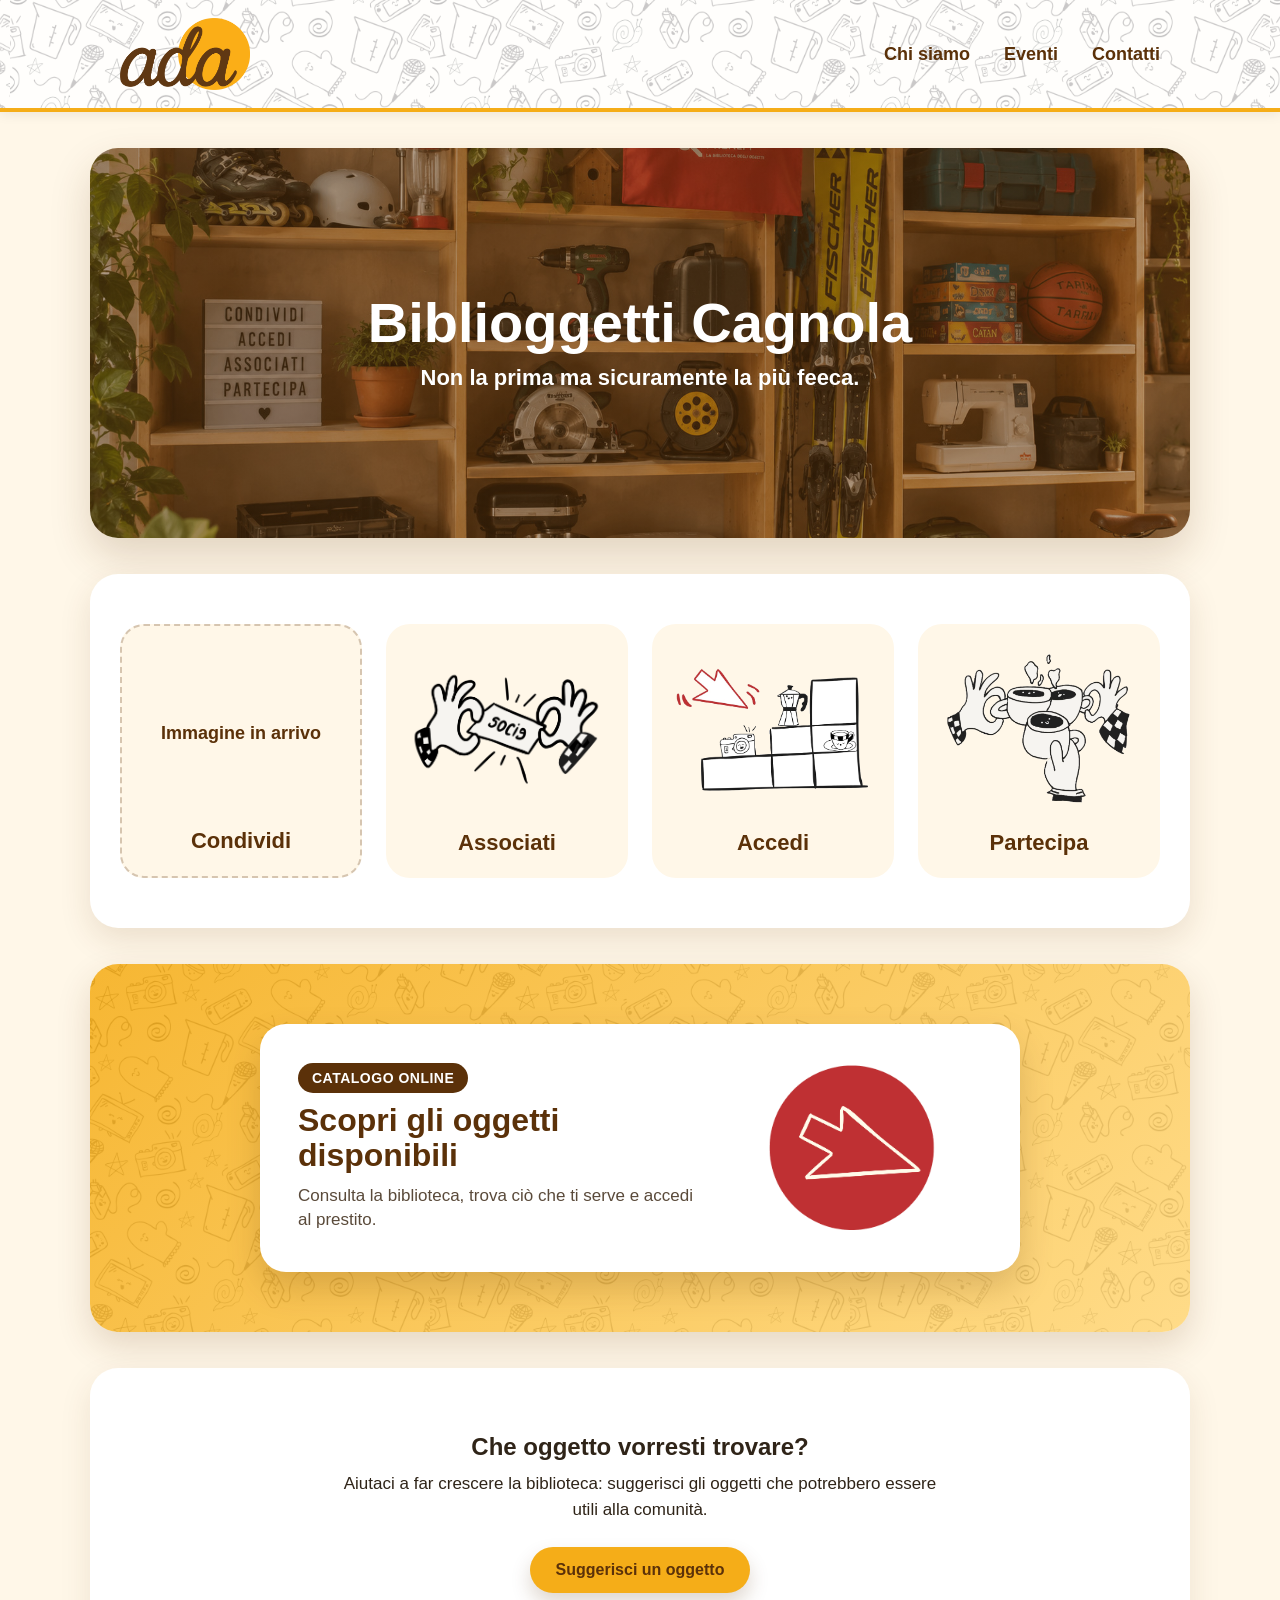
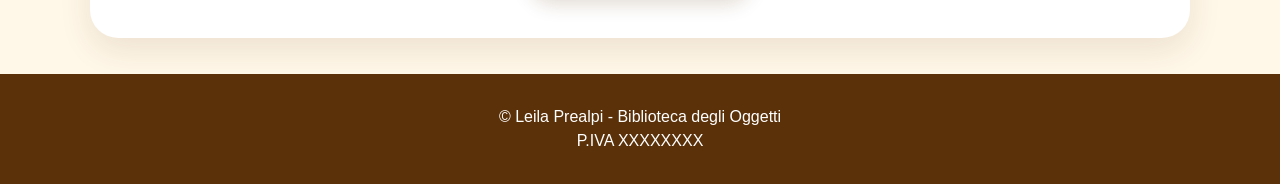
==== index.html @ 5726e5cd "Add files via upload" ====
<!DOCTYPE html>
<html lang="it">
<head>
  <meta charset="UTF-8">
  <title>Leila Prealpi - Biblioteca degli Oggetti</title>
  <link rel="preconnect" href="https://fonts.googleapis.com">
  <link rel="preconnect" href="https://fonts.gstatic.com" crossorigin>
  <link href="https://fonts.googleapis.com/css2?family=Nunito:wght@600;700;800;900&display=swap" rel="stylesheet">
  
  <link rel="stylesheet" href="style.css">
</head>

<body>

<!-- HEADER -->
<header>
  <div class="header-container">
    <div class="logo">
      <a href="index.html">
        <img src="logo.png" alt="Logo ADA">
      </a>
    </div>

<nav>
  <ul class="menu">

    <li class="menu-item">
      <a href="#">Chi siamo</a>
      <ul class="dropdown">
        <li><a href="manifesto.html">Manifesto</a></li>
      </ul>
    </li>

    <li class="menu-item">
      <a href="#">Eventi</a>
      <ul class="dropdown">
        <li><a href="calendario.html">Calendario</a></li>
        <li><a href="storia.html">Storia</a></li>
      </ul>
    </li>

    <li class="menu-item">
      <a href="#">Contatti</a>
      <ul class="dropdown">
        <li><a href="dove-ci-trovi.html">Dove ci trovi</a></li>
        <li><a href="contatti.html">Contatti</a></li>
      </ul>
    </li>

  </ul>
</nav>
  </div>
</header>

<!-- HERO -->
<section class="hero">
  <div class="hero-text">
    <h1>Biblioggetti Cagnola</h1>
    <p>Non la prima ma sicuramente la più feeca.</p>
  </div>
</section>

<!-- 4 BLOCCHI -->
<section class="features" aria-label="Azioni principali">

  <div class="feature feature-placeholder" tabindex="0">
    <div class="feature-inner">
      <div class="feature-face feature-front">
        <span>Immagine in arrivo</span>
        <p>Condividi</p>
      </div>

      <div class="feature-face feature-back">
        <h3>Condividi</h3>
        <p>
          Metti in comune oggetti, tempo o competenze: ciò che usi poco può
          diventare utile a qualcun altro.
        </p>
      </div>
    </div>
  </div>

  <div class="feature" tabindex="0">
    <div class="feature-inner">
      <div class="feature-face feature-front">
        <img src="2 associati_M.PNG" alt="Illustrazione Associati">
        <p>Associati</p>
      </div>

      <div class="feature-face feature-back">
        <h3>Associati</h3>
        <p>
          Entra nella comunità che sostiene il progetto e aiutaci a far crescere
          la Biblioteca degli Oggetti.
        </p>
      </div>
    </div>
  </div>

  <div class="feature" tabindex="0">
    <div class="feature-inner">
      <div class="feature-face feature-front">
        <img src="bottone_catalogo.png" alt="Illustrazione Accedi">
        <p>Accedi</p>
      </div>

      <div class="feature-face feature-back">
        <h3>Accedi</h3>
        <p>
          Consulta il catalogo, scopri gli oggetti disponibili e scegli quello
          che ti serve.
        </p>
      </div>
    </div>
  </div>

  <div class="feature" tabindex="0">
    <div class="feature-inner">
      <div class="feature-face feature-front">
        <img src="partecipaM.PNG" alt="Illustrazione Partecipa">
        <p>Partecipa</p>
      </div>

      <div class="feature-face feature-back">
        <h3>Partecipa</h3>
        <p>
          Prendi parte alle attività, proponi idee e contribuisci a costruire
          uno spazio condiviso nel quartiere.
        </p>
      </div>
    </div>
  </div>

</section>

<!-- BLOCCO CATALOGO -->
<section class="catalogo">
  <a href="#" class="catalog-card">
    <div class="catalog-text">
      <span>Catalogo online</span>
      <h2>Scopri gli oggetti disponibili</h2>
      <p>Consulta la biblioteca, trova ciò che ti serve e accedi al prestito.</p>
    </div>

<div class="catalog-illustration">
    <img src="puntatore-freccia.PNG" alt="Vai al catalogo">
</div>
  </a>
</section>

<!-- BLOCCO EXTRA -->
<section class="extra wishlist">
  <h2>Che oggetto vorresti trovare?</h2>

  <p>
    Aiutaci a far crescere la biblioteca: suggerisci gli oggetti che potrebbero essere utili alla comunità.
  </p>

  <a class="wishlist-button" href="LINK_GOOGLE_FORM" target="_blank">
    Suggerisci un oggetto
  </a>
</section>

<!-- FOOTER -->
<footer>
  <p>© Leila Prealpi - Biblioteca degli Oggetti</p>
  <p>P.IVA XXXXXXXX</p>
</footer>

</body>
</html>
---- style.css ----
/* =========================
   BASE
========================= */

:root {
  --giallo-ada: #f5ad18;
  --giallo-chiaro: #ffd77a;

  --marrone-ada: #5b3109;

  --crema: #fff7e8;
  --crema-scuro: #f3e2c2;

  --testo: #2f2418;
  --bianco: #ffffff;

  --ombra-soft: 0 12px 32px rgba(91, 49, 9, 0.12);

  --radius-big: 28px;
}

* {
  box-sizing: border-box;
}

body {
  margin: 0;
  font-family: Arial, Helvetica, sans-serif;
  background-color: var(--crema);
  color: var(--testo);
}

/* =========================
   HEADER
========================= */

header {

  background-image:
    linear-gradient(
      rgba(255, 255, 255, 0.72),
      rgba(255, 255, 255, 0.72)
    ),
    url("pattern_sfondo.png");

  background-size: 420px auto;

  background-repeat: repeat;

  background-position: center;

  border-bottom: 4px solid var(--giallo-ada);

  box-shadow: 0 2px 12px rgba(0, 0, 0, 0.08);
}

.header-container {
  max-width: 1100px;
  margin: 0 auto;
  padding: 18px 30px;

  display: flex;
  align-items: center;
  justify-content: space-between;
}

.logo img {
  height: 72px;
  display: block;
}

/* =========================
   NAV / DROPDOWN
========================= */

nav ul {
  margin: 0;
  padding: 0;
  list-style: none;
}

.menu {
  display: flex;
  gap: 34px;
  align-items: center;
}

.menu-item {
  position: relative;
}

.menu-item > a {
  color: var(--marrone-ada);
  font-size: 18px;
  font-weight: 700;
  text-decoration: none;
  padding: 12px 0;
  display: inline-block;
  position: relative;
}

.menu-item > a::after {
  content: "";
  position: absolute;
  left: 0;
  bottom: 4px;

  width: 0;
  height: 3px;
  background-color: var(--giallo-ada);
  border-radius: 999px;
  transition: width 0.25s ease;
}

.menu-item:hover > a::after {
  width: 100%;
}

/* DROPDOWN */
.dropdown {
  position: absolute;
  top: 100%;
  right: 0;
  min-width: 230px;

  background-color: var(--bianco);
  border-radius: 18px;
  padding: 10px;

  box-shadow: 0 18px 35px rgba(91, 49, 9, 0.18);

  opacity: 0;
  visibility: hidden;
  transform: translateY(10px);
  transition: all 0.22s ease;

  z-index: 10;
}

.menu-item:hover .dropdown {
  opacity: 1;
  visibility: visible;
  transform: translateY(0);
}

.dropdown li a {
  display: block;
  padding: 12px 14px;

  color: var(--testo);
  text-decoration: none;
  font-size: 15px;
  font-weight: 600;

  border-radius: 12px;
}

.dropdown li a:hover {
  background-color: var(--crema);
  color: var(--marrone-ada);
}

/* =========================
   HERO
========================= */

.hero {
  min-height: 390px;
  margin: 36px auto;
  max-width: 1100px;
  border-radius: 28px;
  overflow: hidden;

  background:
    linear-gradient(rgba(91, 49, 9, 0.45), rgba(91, 49, 9, 0.45)),
    url("hero.jpg") center/cover no-repeat;

  display: flex;
  align-items: center;
  justify-content: center;

  box-shadow: 0 18px 40px rgba(91, 49, 9, 0.18);
}

.hero-text {
  text-align: center;
  color: var(--bianco);
  padding: 30px;
}

.hero h1 {
  margin: 0 0 14px;
  font-size: 56px;
  line-height: 1;
}

.hero p {
  margin: 0;
  font-size: 22px;
  font-weight: 600;
}

/* =========================
   FEATURES / FLIP CARD
========================= */

.features {
  max-width: 1100px;
  margin: 0 auto 36px;
  padding: 50px 30px;

  background-color: var(--bianco);
  border-radius: 28px;
  box-shadow: 0 12px 32px rgba(91, 49, 9, 0.12);

  display: flex;
  justify-content: space-between;
  gap: 24px;
}

.feature {
  flex: 1;
  aspect-ratio: 1 / 1.05;
  border-radius: 24px;

  perspective: 1000px;
  cursor: pointer;
  outline: none;
}

.feature-inner {
  position: relative;
  width: 100%;
  height: 100%;

  transition: transform 0.65s ease;
  transform-style: preserve-3d;
}

.feature:hover .feature-inner,
.feature:focus .feature-inner,
.feature:focus-within .feature-inner {
  transform: rotateY(180deg) translateY(-8px);
}

.feature-face {
  position: absolute;
  inset: 0;

  padding: 22px;
  border-radius: 24px;
  background-color: var(--crema);

  display: flex;
  flex-direction: column;
  align-items: center;
  justify-content: space-between;

  overflow: hidden;
  backface-visibility: hidden;
  -webkit-backface-visibility: hidden;

  box-shadow: 0 0 0 rgba(91, 49, 9, 0);
}

.feature:hover .feature-face,
.feature:focus .feature-face,
.feature:focus-within .feature-face {
  box-shadow: 0 18px 30px rgba(91, 49, 9, 0.2);
}

.feature-front img {
  width: 100%;
  height: 78%;
  object-fit: contain;
  display: block;
}

.feature-front p {
  margin: 10px 0 0;
  font-size: 22px;
  font-weight: 800;
  color: var(--marrone-ada);
}

.feature-back {
  justify-content: center;
  gap: 14px;
  text-align: center;

  background:
    linear-gradient(
      135deg,
      var(--giallo-ada),
      var(--giallo-chiaro)
    );

  transform: rotateY(180deg);
}

.feature-back h3 {
  margin: 0;
  color: var(--marrone-ada);
  font-size: 25px;
  line-height: 1.1;
  font-weight: 900;
}

.feature-back p {
  margin: 0;
  color: var(--testo);
  font-size: 16px;
  line-height: 1.45;
  font-weight: 800;
}

.feature-placeholder .feature-front {
  border: 2px dashed rgba(91, 49, 9, 0.25);
  color: var(--marrone-ada);
  font-weight: 800;
  font-size: 18px;
}

.feature-placeholder .feature-front span {
  flex: 1;
  display: flex;
  align-items: center;
  justify-content: center;
}

@media (prefers-reduced-motion: reduce) {
  .feature-inner {
    transition: none;
  }

  .feature:hover .feature-inner,
  .feature:focus .feature-inner,
  .feature:focus-within .feature-inner {
    transform: none;
  }

  .feature-back {
    display: none;
  }
}

/* =========================
   CATALOGO / CTA
========================= */

.catalogo {
  max-width: 1100px;
  margin: 0 auto 36px;
  padding: 60px 30px;

  background-image:
    linear-gradient(
      135deg,
      rgba(245, 173, 24, 0.88),
      rgba(255, 215, 122, 0.88)
    ),
    url("pattern_sfondo.png");

  background-size:
    auto,
    420px auto;

  background-repeat:
    no-repeat,
    repeat;

  background-position:
    center,
    center;

  border-radius: 28px;
  box-shadow: 0 14px 34px rgba(91, 49, 9, 0.16);
}

.catalog-card {
  max-width: 760px;
  margin: 0 auto;
  padding: 34px 38px;

  background-color: var(--bianco);
  color: var(--marrone-ada);
  border-radius: 26px;
  text-decoration: none;

  display: flex;
  align-items: center;
  justify-content: space-between;
  gap: 28px;

  box-shadow: 0 16px 34px rgba(91, 49, 9, 0.2);
  transition: transform 0.25s ease, box-shadow 0.25s ease;
}

.catalog-card:hover {
  transform: translateY(-6px);
  box-shadow: 0 22px 44px rgba(91, 49, 9, 0.28);
}

.catalog-text span {
  display: inline-block;
  margin-bottom: 10px;

  color: var(--bianco);
  background-color: var(--marrone-ada);
  padding: 7px 14px;
  border-radius: 999px;

  font-size: 14px;
  font-weight: 800;
  text-transform: uppercase;
  letter-spacing: 0.5px;
}

.catalog-text h2 {
  margin: 0 0 10px;
  font-size: 32px;
  line-height: 1.1;
}

.catalog-text p {
  margin: 0;
  font-size: 17px;
  line-height: 1.45;
  color: #5a4a3a;
}

.catalog-illustration {
  flex: 0 0 260px;
  display: flex;
  align-items: center;
  justify-content: center;
}

.catalog-illustration img {
  width: 100%;
  max-width: 180px;
  aspect-ratio: 1 / 1;
  object-fit: contain;
  display: block;

  transition: transform 0.25s ease;
}


.catalog-card:hover .catalog-illustration img {
  transform: translateX(8px) rotate(-6deg);
}

/* MOBILE */
@media (max-width: 768px) {
  .catalog-card {
    flex-direction: column;
    text-align: center;
    padding: 30px 24px;
  }

  .catalog-text h2 {
    font-size: 26px;
  }

  .catalog-illustration {
    flex: none;
    max-width: 230px;
  }
}

/* =========================
   EXTRA
========================= */

.extra {
  max-width: 1100px;
  margin: 0 auto 36px;
  padding: 45px 30px;

  background-color: var(--bianco);
  border-radius: 28px;
  text-align: center;
  box-shadow: 0 12px 32px rgba(91, 49, 9, 0.1);
}

.extra p {
  margin: 0;
  font-size: 19px;
}

/* =========================
   FOOTER
========================= */

footer {
  background-color: var(--marrone-ada);
  color: var(--bianco);
  text-align: center;
  padding: 28px 20px;
}

footer p {
  margin: 6px 0;
}

/* =========================
   MOBILE BASE
========================= */

@media (max-width: 768px) {
  .header-container {
    flex-direction: column;
    gap: 18px;
  }

  nav ul {
    gap: 20px;
    flex-wrap: wrap;
    justify-content: center;
  }

  .hero {
    margin: 24px 16px;
    min-height: 300px;
  }

  .hero h1 {
    font-size: 42px;
  }

  .features {
    margin: 0 16px 24px;
    flex-direction: column;
  }

  .catalogo,
  .extra {
    margin: 0 16px 24px;
  }
}

/* =========================
   WISHLIST (CTA)
========================= */

.wishlist {
  text-align: center;
}

.wishlist h2 {
  margin-bottom: 10px;
}

.wishlist p {
  max-width: 600px;
  margin: 0 auto 25px;
  font-size: 17px;
  line-height: 1.5;
}

.wishlist-button {
  display: inline-block;
  padding: 14px 26px;

  background-color: var(--giallo-ada);
  color: var(--marrone-ada);

  font-weight: 800;
  text-decoration: none;
  border-radius: 999px;

  box-shadow: 0 10px 20px rgba(91, 49, 9, 0.2);
  transition: all 0.25s ease;
}

.wishlist-button:hover {
  transform: translateY(-3px);
  background-color: #ffc94d;
}




/* =====================================================
   PAGINE INTERNE
===================================================== */

.internal-page {
  max-width: 1100px;
  margin: 36px auto;
  padding: 0 30px;
}

/* HERO INTERNA */

.internal-hero {
  margin-bottom: 32px;

  background:
    linear-gradient(
      135deg,
      var(--giallo-ada),
      var(--giallo-chiaro)
    );

  border-radius: var(--radius-big);

  overflow: hidden;

  box-shadow: var(--ombra-soft);
}

.internal-hero-content {
  padding: 60px 55px;
}

.page-tag {
  display: inline-block;

  margin-bottom: 18px;

  padding: 8px 14px;

  border-radius: 999px;

  background-color: rgba(255,255,255,0.7);

  color: var(--marrone-ada);

  font-size: 14px;
  font-weight: 800;

  text-transform: uppercase;
  letter-spacing: 0.5px;
}

.internal-hero h1 {
  color: var(--marrone-ada);

  font-size: 58px;
  line-height: 1;

  margin-bottom: 18px;
}

.internal-hero p {
  max-width: 760px;

  font-size: 22px;
  font-weight: 700;

  color: var(--testo);

  line-height: 1.5;
}

/* CONTENT CARD */

.content-card {
  margin-bottom: 28px;

  padding: 42px 45px;

  background-color: var(--bianco);

  border-radius: var(--radius-big);

  box-shadow: var(--ombra-soft);
}

.content-card h2 {
  margin-bottom: 18px;

  color: var(--marrone-ada);

  font-size: 34px;
}

.content-card p {
  margin-bottom: 16px;

  font-size: 18px;
  line-height: 1.7;
}

.content-card p:last-child {
  margin-bottom: 0;
}

/* MOBILE */

@media (max-width: 768px) {

  .internal-page {
    margin: 24px 16px;
    padding: 0;
  }

  .internal-hero-content {
    padding: 42px 30px;
  }

  .internal-hero h1 {
    font-size: 42px;
  }

  .internal-hero p {
    font-size: 18px;
  }

  .content-card {
    padding: 32px 28px;
  }

  .content-card h2 {
    font-size: 28px;
  }

}



/* =====================================================
   PAGINA ASSOCIAZIONE - VERSIONE PIU' CALDA
===================================================== */

.associazione-page {
  display: flex;
  flex-direction: column;
  gap: 32px;
}

.about-hero {
  display: grid;
  grid-template-columns: 1.5fr 0.9fr;
  gap: 28px;
  align-items: stretch;
}

.about-hero-text {
  background: linear-gradient(135deg, var(--giallo-ada), var(--giallo-chiaro));
  border-radius: var(--radius-big);
  padding: 58px 52px;
  box-shadow: var(--ombra-soft);
}

.about-hero-text h1 {
  color: var(--marrone-ada);
  font-size: 58px;
  line-height: 1;
  margin-bottom: 18px;
}

.about-hero-text p {
  max-width: 680px;
  font-size: 22px;
  font-weight: 800;
  line-height: 1.45;
}

.about-hero-box {
  background-color: var(--bianco);
  border-radius: var(--radius-big);
  padding: 38px;
  box-shadow: var(--ombra-soft);

  display: flex;
  align-items: center;
  justify-content: center;
}

.about-hero-box p {
  color: var(--marrone-ada);
  font-size: 26px;
  font-weight: 900;
  line-height: 1.25;
}

.about-split {
  display: grid;
  grid-template-columns: 1.4fr 0.8fr;
  gap: 28px;

  background-color: var(--bianco);
  border-radius: var(--radius-big);
  padding: 44px 46px;
  box-shadow: var(--ombra-soft);
}

.about-split h2,
.about-highlight h2 {
  color: var(--marrone-ada);
  font-size: 34px;
  margin-bottom: 18px;
}

.about-split p,
.about-highlight p,
.about-mini-card p {
  font-size: 18px;
  line-height: 1.7;
  margin-bottom: 14px;
}

.about-note {
  background-color: var(--crema);
  border-radius: 24px;
  padding: 28px;
  border: 2px solid rgba(245, 173, 24, 0.35);
}

.about-note strong {
  display: block;
  color: var(--marrone-ada);
  font-size: 22px;
  margin-bottom: 10px;
}

.about-note p {
  margin: 0;
}

.about-highlight {
  background-color: var(--marrone-ada);
  color: var(--bianco);
  border-radius: var(--radius-big);
  padding: 46px 52px;
  box-shadow: var(--ombra-soft);
}

.about-highlight h2 {
  color: var(--giallo-ada);
}

.about-highlight p {
  max-width: 780px;
  font-size: 21px;
  font-weight: 700;
  margin: 0;
}

.about-grid {
  display: grid;
  grid-template-columns: repeat(3, 1fr);
  gap: 24px;
}

.about-mini-card {
  background-color: var(--bianco);
  border-radius: 24px;
  padding: 32px 28px;
  box-shadow: var(--ombra-soft);
}

.about-mini-card h3 {
  color: var(--marrone-ada);
  font-size: 26px;
  margin-bottom: 12px;
}

@media (max-width: 768px) {
  .about-hero,
  .about-split,
  .about-grid {
    grid-template-columns: 1fr;
  }

  .about-hero-text,
  .about-split,
  .about-highlight {
    padding: 34px 28px;
  }

  .about-hero-text h1 {
    font-size: 42px;
  }

  .about-hero-text p,
  .about-highlight p {
    font-size: 18px;
  }
}

/* =====================================================
   PAGINA MANIFESTO - COMPOSIZIONE A PARETE
===================================================== */

.manifesto-wall {
  max-width: 1280px;
  margin: 70px auto 90px;
  padding: 0 36px;
}

.manifesto-composition {
  display: grid;
  grid-template-columns: 1fr 0.95fr 1fr;
  gap: 42px;
  align-items: start;
}

.manifesto-center-block {
  display: flex;
  flex-direction: column;
  align-items: center;
}

.manifesto-title {
  min-height: 150px;

  display: flex;
  align-items: center;
  justify-content: center;
}

.manifesto-title span {
  position: relative;
  display: inline-block;

  color: var(--marrone-ada);

  font-size: 52px;
  font-weight: 900;
  text-transform: uppercase;
  letter-spacing: 1px;
}

.manifesto-title span::after {
  content: "";
  position: absolute;
  left: 5%;
  right: 5%;
  bottom: -12px;

  height: 5px;
  background-color: var(--giallo-ada);
  border-radius: 999px;
}

.manifesto-title span::before {
  content: "⌁";
  position: absolute;
  right: -34px;
  top: -28px;

  color: var(--marrone-ada);
  font-size: 38px;
  transform: rotate(18deg);
}

.manifesto-sheet {
  position: relative;

  width: 100%;
  min-height: 560px;

  padding: 48px 42px 34px;

  background:
    linear-gradient(
      135deg,
      #ffe6a6,
      var(--giallo-chiaro)
    );

  border-radius: 14px;

  box-shadow:
    0 22px 44px rgba(91, 49, 9, 0.16),
    inset 0 0 0 1px rgba(255, 255, 255, 0.45);
}

.sheet-left,
.sheet-right {
  margin-top: 18px;
}

.sheet-center {
  min-height: 650px;
  background:
    linear-gradient(
      135deg,
      var(--giallo-ada),
      #ffd35f
    );
}

.tape {
  position: absolute;
  top: -13px;
  left: 50%;

  width: 86px;
  height: 25px;

  transform: translateX(-50%) rotate(-1deg);

  background-color: rgba(255, 226, 153, 0.85);
  box-shadow: 0 4px 8px rgba(91, 49, 9, 0.08);
}

.manifesto-sheet h2 {
  margin: 0 0 28px;

  color: var(--marrone-ada);

  font-size: 30px;
  line-height: 1.18;
  font-weight: 900;
  text-align: center;
}

.manifesto-sheet p {
  margin: 0 0 18px;

  color: var(--testo);

  font-size: 18px;
  line-height: 1.55;
}

.manifesto-sheet p:last-of-type {
  margin-bottom: 0;
}

.manifesto-doodle {
  margin-top: 38px;
  text-align: center;

  color: var(--marrone-ada);
  font-size: 42px;
  letter-spacing: 8px;

  opacity: 0.9;
}

@media (max-width: 980px) {
  .manifesto-wall {
    margin: 42px auto 60px;
    padding: 0 18px;
  }

  .manifesto-composition {
    grid-template-columns: 1fr;
    gap: 32px;
  }

  .manifesto-title {
    min-height: auto;
    padding: 12px 0 26px;
  }

  .manifesto-title span {
    font-size: 42px;
  }

  .sheet-left,
  .sheet-right,
  .sheet-center {
    margin-top: 0;
    min-height: auto;
  }

  .manifesto-sheet {
    padding: 42px 28px 32px;
  }

  .manifesto-sheet h2 {
    font-size: 27px;
  }

  .manifesto-sheet p {
    font-size: 17px;
  }
}




/* =====================================================
   PAGINA DOVE CI TROVI
===================================================== */

.where-page {
  max-width: 1100px;
  margin: 36px auto 70px;
  padding: 0 30px;
}

.where-intro {
  margin-bottom: 32px;
  padding: 48px 52px;

  background: linear-gradient(
    135deg,
    var(--giallo-ada),
    var(--giallo-chiaro)
  );

  border-radius: var(--radius-big);
  box-shadow: var(--ombra-soft);
}

.where-intro h1 {
  margin: 0 0 14px;
  color: var(--marrone-ada);
  font-size: 58px;
  line-height: 1;
}

.where-intro p {
  max-width: 760px;
  margin: 0;
  color: var(--testo);
  font-size: 22px;
  font-weight: 800;
  line-height: 1.45;
}

.where-content {
  display: grid;
  grid-template-columns: 1.4fr 0.8fr;
  gap: 28px;
}

.where-map-placeholder,
.where-info-card {
  background-color: var(--bianco);
  border-radius: var(--radius-big);
  box-shadow: var(--ombra-soft);
}

.where-map-placeholder {
  min-height: 360px;
  padding: 42px;
  display: flex;
  flex-direction: column;
  align-items: center;
  justify-content: center;
  text-align: center;

  border: 2px dashed rgba(91, 49, 9, 0.22);
}

.where-map-placeholder h2,
.where-info-card h2 {
  margin: 0 0 14px;
  color: var(--marrone-ada);
  font-size: 32px;
}

.where-map-placeholder p {
  max-width: 420px;
  margin: 0;
  font-size: 18px;
  line-height: 1.5;
}

.where-info-card {
  padding: 36px 34px;
}

.where-info-row {
  padding: 18px 0;
  border-bottom: 1px solid rgba(91, 49, 9, 0.14);
}

.where-info-row:last-child {
  border-bottom: 0;
}

.where-info-row strong {
  display: block;
  margin-bottom: 6px;
  color: var(--marrone-ada);
  font-size: 17px;
  font-weight: 900;
}

.where-info-row span {
  font-size: 18px;
  line-height: 1.45;
}

@media (max-width: 768px) {
  .where-page {
    margin: 24px 16px 50px;
    padding: 0;
  }

  .where-intro {
    padding: 38px 28px;
  }

  .where-intro h1 {
    font-size: 42px;
  }

  .where-intro p {
    font-size: 18px;
  }

  .where-content {
    grid-template-columns: 1fr;
  }

  .where-map-placeholder {
    min-height: 280px;
    padding: 34px 26px;
  }

  .where-info-card {
    padding: 32px 28px;
  }
}
/* =====================================================
   PAGINA CONTATTI
===================================================== */

.contact-page {
  max-width: 1100px;
  margin: 36px auto 70px;
  padding: 0 30px;
}

.contact-intro {
  margin-bottom: 32px;
  padding: 48px 52px;

  background: linear-gradient(
    135deg,
    var(--giallo-ada),
    var(--giallo-chiaro)
  );

  border-radius: var(--radius-big);
  box-shadow: var(--ombra-soft);
}

.contact-intro h1 {
  margin: 0 0 14px;
  color: var(--marrone-ada);
  font-size: 58px;
  line-height: 1;
}

.contact-intro p {
  max-width: 760px;
  margin: 0;
  color: var(--testo);
  font-size: 22px;
  font-weight: 800;
  line-height: 1.45;
}

.contact-content {
  display: grid;
  grid-template-columns: 0.85fr 1.15fr;
  gap: 28px;
}

.contact-card,
.contact-message {
  background-color: var(--bianco);
  border-radius: var(--radius-big);
  box-shadow: var(--ombra-soft);
}

.contact-card {
  padding: 36px 34px;
}

.contact-message {
  padding: 42px 44px;
}

.contact-card h2,
.contact-message h2 {
  margin: 0 0 18px;
  color: var(--marrone-ada);
  font-size: 32px;
}

.contact-row {
  padding: 18px 0;
  border-bottom: 1px solid rgba(91, 49, 9, 0.14);
}

.contact-row:last-child {
  border-bottom: 0;
}

.contact-row strong {
  display: block;
  margin-bottom: 6px;
  color: var(--marrone-ada);
  font-size: 17px;
  font-weight: 900;
}

.contact-row span {
  font-size: 18px;
  line-height: 1.45;
}

.contact-message p {
  margin: 0 0 18px;
  font-size: 19px;
  line-height: 1.65;
}

.contact-secondary-link {
  display: inline-block;
  margin-top: 8px;
  padding: 13px 22px;

  background-color: var(--giallo-ada);
  color: var(--marrone-ada);

  font-weight: 900;
  text-decoration: none;
  border-radius: 999px;

  box-shadow: 0 10px 20px rgba(91, 49, 9, 0.16);
  transition: all 0.25s ease;
}

.contact-secondary-link:hover {
  transform: translateY(-3px);
  background-color: #ffc94d;
}

@media (max-width: 768px) {
  .contact-page {
    margin: 24px 16px 50px;
    padding: 0;
  }

  .contact-intro {
    padding: 38px 28px;
  }

  .contact-intro h1 {
    font-size: 42px;
  }

  .contact-intro p {
    font-size: 18px;
  }

  .contact-content {
    grid-template-columns: 1fr;
  }

  .contact-card,
  .contact-message {
    padding: 32px 28px;
  }
}

/* =====================================================
   PAGINA STORIA
===================================================== */

.history-page {
  max-width: 1160px;
  margin: 36px auto 70px;
  padding: 0 30px;
}

.history-intro {
  margin-bottom: 34px;
  padding: 48px 52px;

  background-image:
    linear-gradient(
      135deg,
      rgba(245, 173, 24, 0.92),
      rgba(255, 215, 122, 0.92)
    ),
    url("pattern_sfondo.png");

  background-size:
    auto,
    420px auto;

  background-repeat:
    no-repeat,
    repeat;

  background-position:
    center,
    center;

  border-radius: var(--radius-big);
  box-shadow: var(--ombra-soft);
}

.history-intro h1 {
  margin: 0 0 14px;
  color: var(--marrone-ada);
  font-size: 58px;
  line-height: 1;
}

.history-intro p {
  max-width: 760px;
  margin: 0;
  color: var(--testo);
  font-size: 22px;
  font-weight: 800;
  line-height: 1.45;
}

.history-note {
  margin: 0 0 32px;
  padding: 24px 28px;

  background-color: var(--bianco);
  border-radius: 22px;
  box-shadow: var(--ombra-soft);

  display: flex;
  gap: 18px;
  align-items: flex-start;
}

.history-note-marker {
  flex: 0 0 auto;
  width: 42px;
  height: 42px;

  border-radius: 999px;
  background-color: var(--giallo-ada);
  color: var(--marrone-ada);

  display: flex;
  align-items: center;
  justify-content: center;

  font-size: 22px;
  font-weight: 900;
}

.history-note p {
  margin: 0;
  font-size: 18px;
  line-height: 1.55;
}

.history-timeline {
  position: relative;
  display: flex;
  flex-direction: column;
  gap: 34px;
}

.history-timeline::before {
  content: "";
  position: absolute;
  top: 16px;
  bottom: 16px;
  left: 50%;
  width: 4px;

  transform: translateX(-50%);
  background-color: rgba(91, 49, 9, 0.12);
  border-radius: 999px;
}

.history-event {
  position: relative;
  z-index: 1;

  display: grid;
  grid-template-columns: 1fr 1fr;
  gap: 34px;
  align-items: stretch;

  padding: 28px;
  background-color: var(--bianco);
  border-radius: var(--radius-big);
  box-shadow: var(--ombra-soft);
}

.history-event::before {
  content: "";
  position: absolute;
  top: 42px;
  left: 50%;

  width: 18px;
  height: 18px;

  transform: translateX(-50%);
  border-radius: 999px;
  background-color: var(--giallo-ada);
  border: 4px solid var(--bianco);
  box-shadow: 0 0 0 3px rgba(91, 49, 9, 0.12);
}

.history-event:nth-child(even) .history-event-photos {
  order: 2;
}

.history-event:nth-child(even) .history-event-text {
  order: 1;
}

.history-event-photos {
  display: grid;
  grid-template-columns: 1.2fr 0.8fr;
  grid-template-rows: 1fr 1fr;
  gap: 12px;
  min-height: 310px;
}

.history-photo-placeholder {
  min-height: 140px;
  padding: 18px;

  border-radius: 20px;
  background-color: var(--crema);
  border: 2px dashed rgba(91, 49, 9, 0.22);
  color: var(--marrone-ada);

  display: flex;
  align-items: center;
  justify-content: center;

  text-align: center;
  font-size: 16px;
  font-weight: 900;
  line-height: 1.25;
}

.history-photo-placeholder.is-main {
  grid-row: 1 / -1;
  min-height: 310px;
  background:
    linear-gradient(
      135deg,
      rgba(255, 247, 232, 0.9),
      rgba(255, 215, 122, 0.38)
    );
}

.history-event-text {
  display: flex;
  flex-direction: column;
  justify-content: center;
  padding: 12px 10px;
}

.history-date {
  display: inline-flex;
  align-items: center;
  gap: 10px;
  align-self: flex-start;

  margin-bottom: 18px;
  padding: 8px 14px;

  border-radius: 999px;
  background-color: var(--marrone-ada);
  color: var(--bianco);

  font-size: 14px;
  font-weight: 900;
  text-transform: uppercase;
  letter-spacing: 0.4px;
}

.history-event-text h2 {
  margin: 0 0 16px;
  color: var(--marrone-ada);
  font-size: 34px;
  line-height: 1.12;
}

.history-event-text p {
  margin: 0 0 16px;
  font-size: 18px;
  line-height: 1.65;
}

.history-event-text p:last-child {
  margin-bottom: 0;
}

.history-tags {
  display: flex;
  flex-wrap: wrap;
  gap: 10px;
  margin-top: 22px;
}

.history-tags span {
  padding: 8px 12px;
  border-radius: 999px;

  background-color: var(--crema);
  color: var(--marrone-ada);

  font-size: 14px;
  font-weight: 900;
}

@media (max-width: 900px) {
  .history-page {
    margin: 24px 16px 50px;
    padding: 0;
  }

  .history-intro {
    padding: 38px 28px;
  }

  .history-intro h1 {
    font-size: 42px;
  }

  .history-intro p {
    font-size: 18px;
  }

  .history-note {
    padding: 22px;
  }

  .history-timeline::before,
  .history-event::before {
    display: none;
  }

  .history-event,
  .history-event:nth-child(even) {
    grid-template-columns: 1fr;
    gap: 22px;
    padding: 22px;
  }

  .history-event:nth-child(even) .history-event-photos,
  .history-event:nth-child(even) .history-event-text {
    order: initial;
  }

  .history-event-photos {
    min-height: auto;
    grid-template-columns: 1fr 1fr;
    grid-template-rows: auto auto;
  }

  .history-photo-placeholder.is-main {
    grid-column: 1 / -1;
    grid-row: auto;
    min-height: 230px;
  }

  .history-event-text {
    padding: 0;
  }

  .history-event-text h2 {
    font-size: 28px;
  }

  .history-event-text p {
    font-size: 17px;
  }
}

@media (max-width: 520px) {
  .history-event-photos {
    grid-template-columns: 1fr;
  }
}
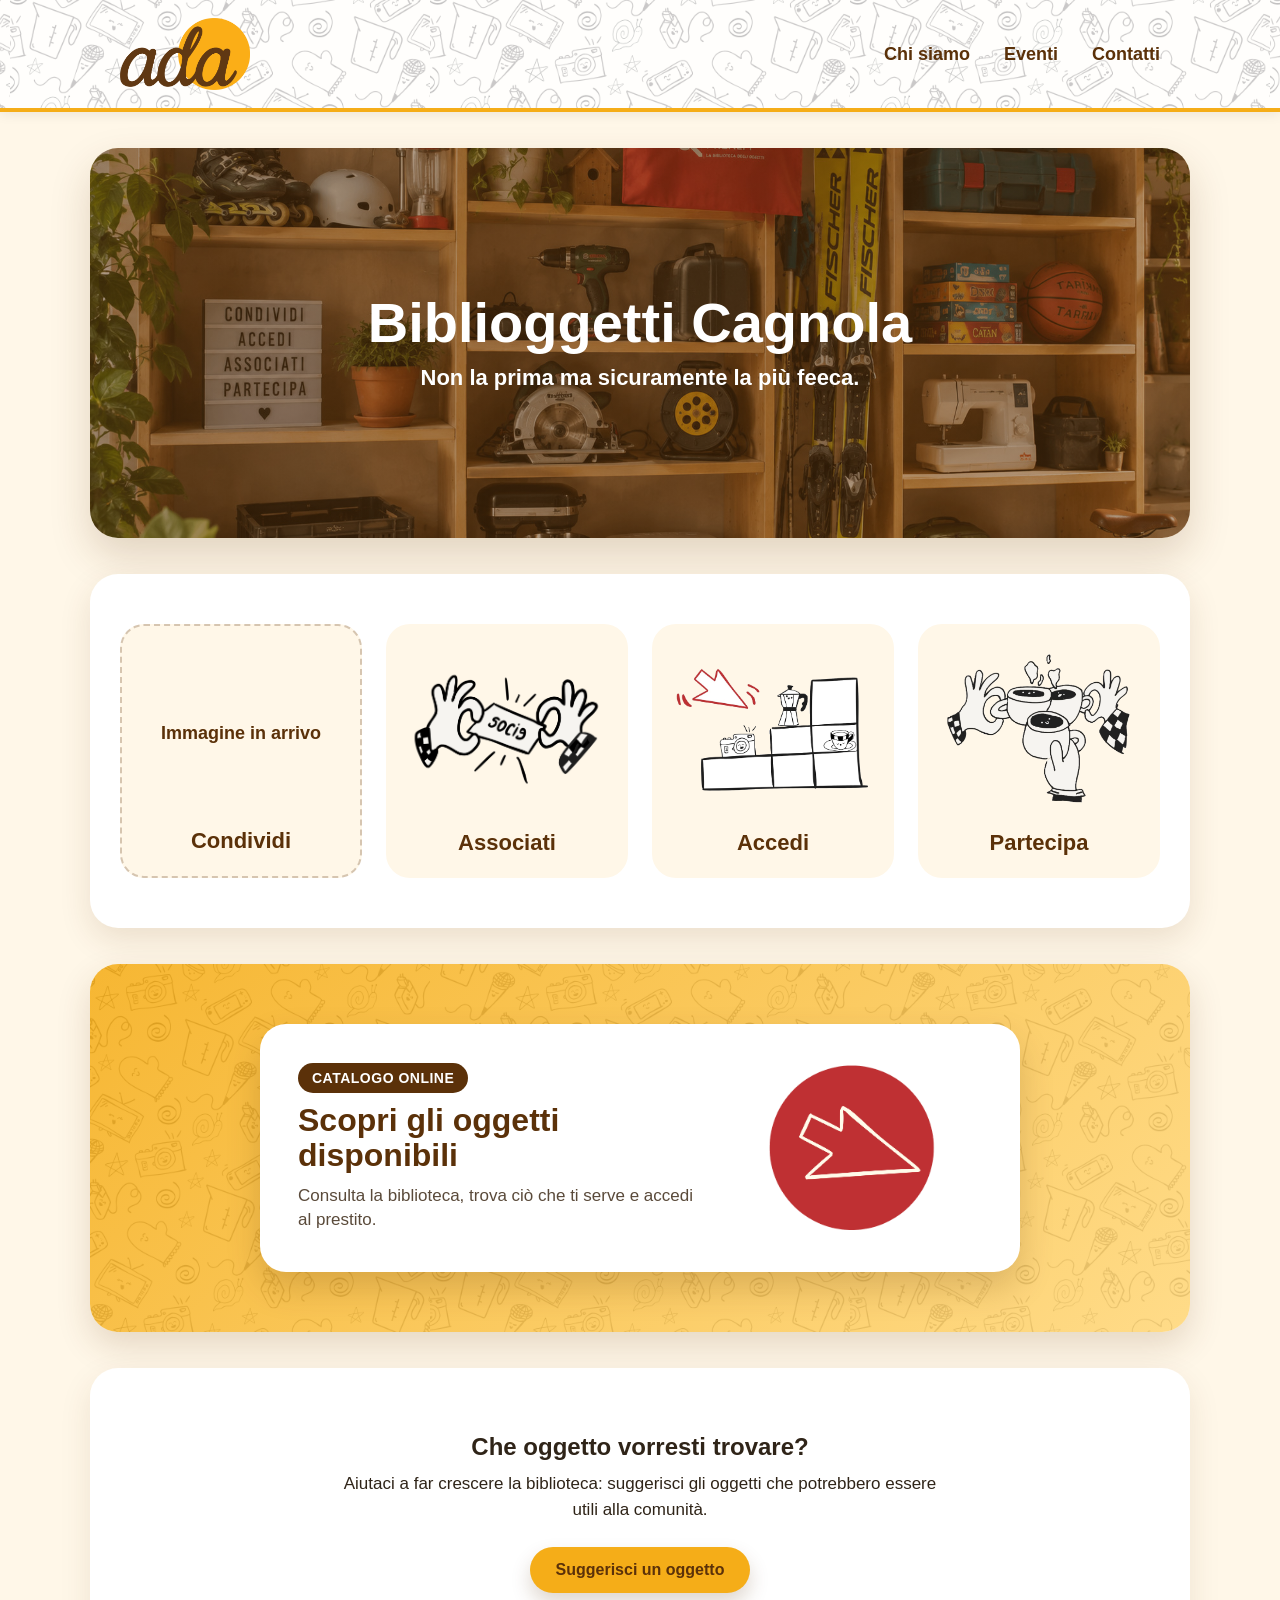
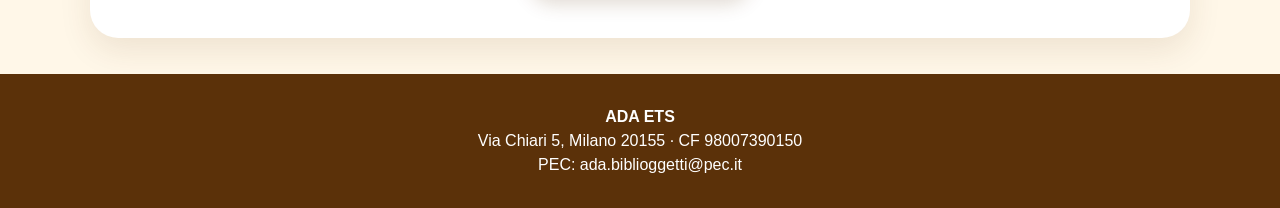
==== commit e2564630: "Add files via upload" ====
--- a/index.html
+++ b/index.html
@@ -73,8 +73,7 @@
       <div class="feature-face feature-back">
         <h3>Condividi</h3>
         <p>
-          Metti in comune oggetti, tempo o competenze: ciò che usi poco può
-          diventare utile a qualcun altro.
+          Porta almeno un oggetto in ottimo stato.
         </p>
       </div>
     </div>
@@ -90,8 +89,7 @@
       <div class="feature-face feature-back">
         <h3>Associati</h3>
         <p>
-          Entra nella comunità che sostiene il progetto e aiutaci a far crescere
-          la Biblioteca degli Oggetti.
+          Attiva la tessera al prezzo di 15€.
         </p>
       </div>
     </div>
@@ -107,8 +105,7 @@
       <div class="feature-face feature-back">
         <h3>Accedi</h3>
         <p>
-          Consulta il catalogo, scopri gli oggetti disponibili e scegli quello
-          che ti serve.
+          Seleziona gli oggetti che desideri, prenotali e vieni a ritirarli.
         </p>
       </div>
     </div>
@@ -124,8 +121,7 @@
       <div class="feature-face feature-back">
         <h3>Partecipa</h3>
         <p>
-          Prendi parte alle attività, proponi idee e contribuisci a costruire
-          uno spazio condiviso nel quartiere.
+          Ripara, sistema, tieni aperta la biblioteca e prenditene cura.
         </p>
       </div>
     </div>
@@ -163,8 +159,9 @@
 
 <!-- FOOTER -->
 <footer>
-  <p>© Leila Prealpi - Biblioteca degli Oggetti</p>
-  <p>P.IVA XXXXXXXX</p>
+  <p><strong>ADA ETS</strong></p>
+  <p>Via Chiari 5, Milano 20155 · CF 98007390150</p>
+  <p>PEC: ada.biblioggetti@pec.it</p>
 </footer>
 
 </body>
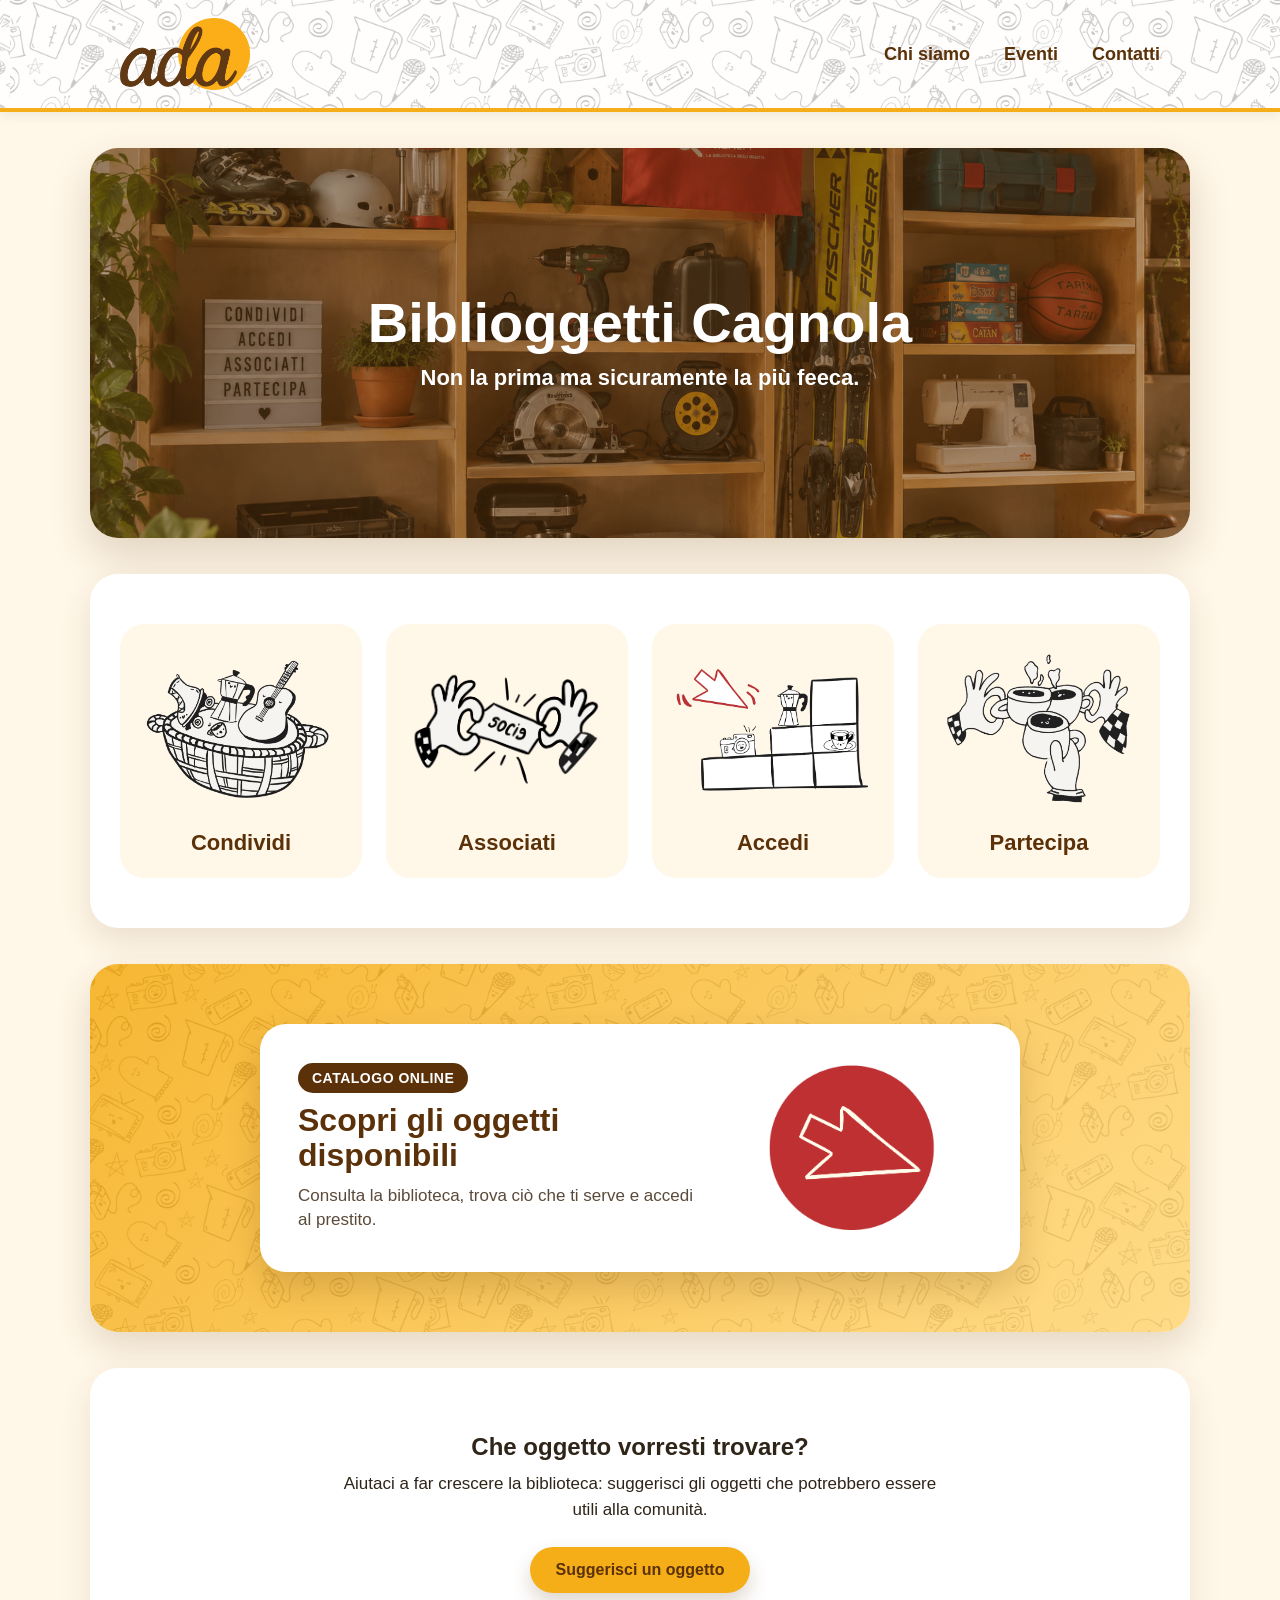
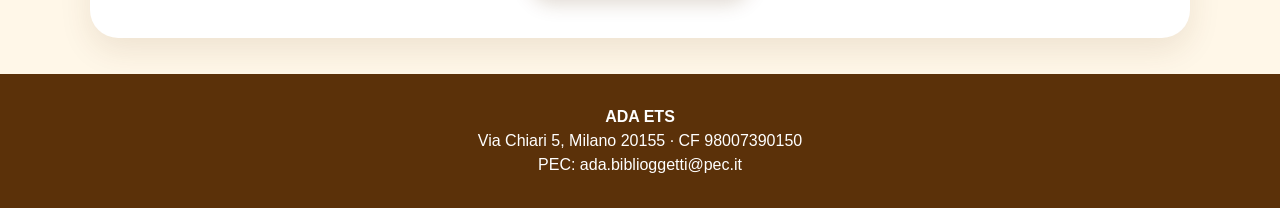
==== commit 317f354e: "Add files via upload" ====
--- a/index.html
+++ b/index.html
@@ -63,10 +63,10 @@
 <!-- 4 BLOCCHI -->
 <section class="features" aria-label="Azioni principali">
 
-  <div class="feature feature-placeholder" tabindex="0">
+  <div class="feature" tabindex="0">
     <div class="feature-inner">
       <div class="feature-face feature-front">
-        <span>Immagine in arrivo</span>
+        <img src="condividi.png" alt="Illustrazione Condividi">
         <p>Condividi</p>
       </div>
 
@@ -161,7 +161,7 @@
 <footer>
   <p><strong>ADA ETS</strong></p>
   <p>Via Chiari 5, Milano 20155 · CF 98007390150</p>
-  <p>PEC: ada.biblioggetti@pec.it</p>
+  <p>PEC: <a href="mailto:ada.biblioggetti@pec.it">ada.biblioggetti@pec.it</a></p>
 </footer>
 
 </body>
--- a/style.css
+++ b/style.css
@@ -228,6 +228,16 @@
   outline: none;
 }
 
+.feature:hover,
+.feature:focus,
+.feature:focus-within {
+  transform: translateY(-8px);
+}
+
+.feature {
+  transition: transform 0.25s ease;
+}
+
 .feature-inner {
   position: relative;
   width: 100%;
@@ -240,7 +250,7 @@
 .feature:hover .feature-inner,
 .feature:focus .feature-inner,
 .feature:focus-within .feature-inner {
-  transform: rotateY(180deg) translateY(-8px);
+  transform: rotateY(180deg);
 }
 
 .feature-face {
@@ -329,18 +339,9 @@
 }
 
 @media (prefers-reduced-motion: reduce) {
+  .feature,
   .feature-inner {
     transition: none;
-  }
-
-  .feature:hover .feature-inner,
-  .feature:focus .feature-inner,
-  .feature:focus-within .feature-inner {
-    transform: none;
-  }
-
-  .feature-back {
-    display: none;
   }
 }
 
@@ -502,6 +503,15 @@
 
 footer p {
   margin: 6px 0;
+}
+
+footer a {
+  color: inherit;
+  text-decoration: none;
+}
+
+footer a:hover {
+  text-decoration: underline;
 }
 
 /* =========================
@@ -1675,3 +1685,14 @@
     grid-template-columns: 1fr;
   }
 }
+
+
+.contact-row a {
+  color: var(--testo);
+  text-decoration: none;
+}
+
+.contact-row a:hover {
+  color: var(--marrone-ada);
+  text-decoration: underline;
+}
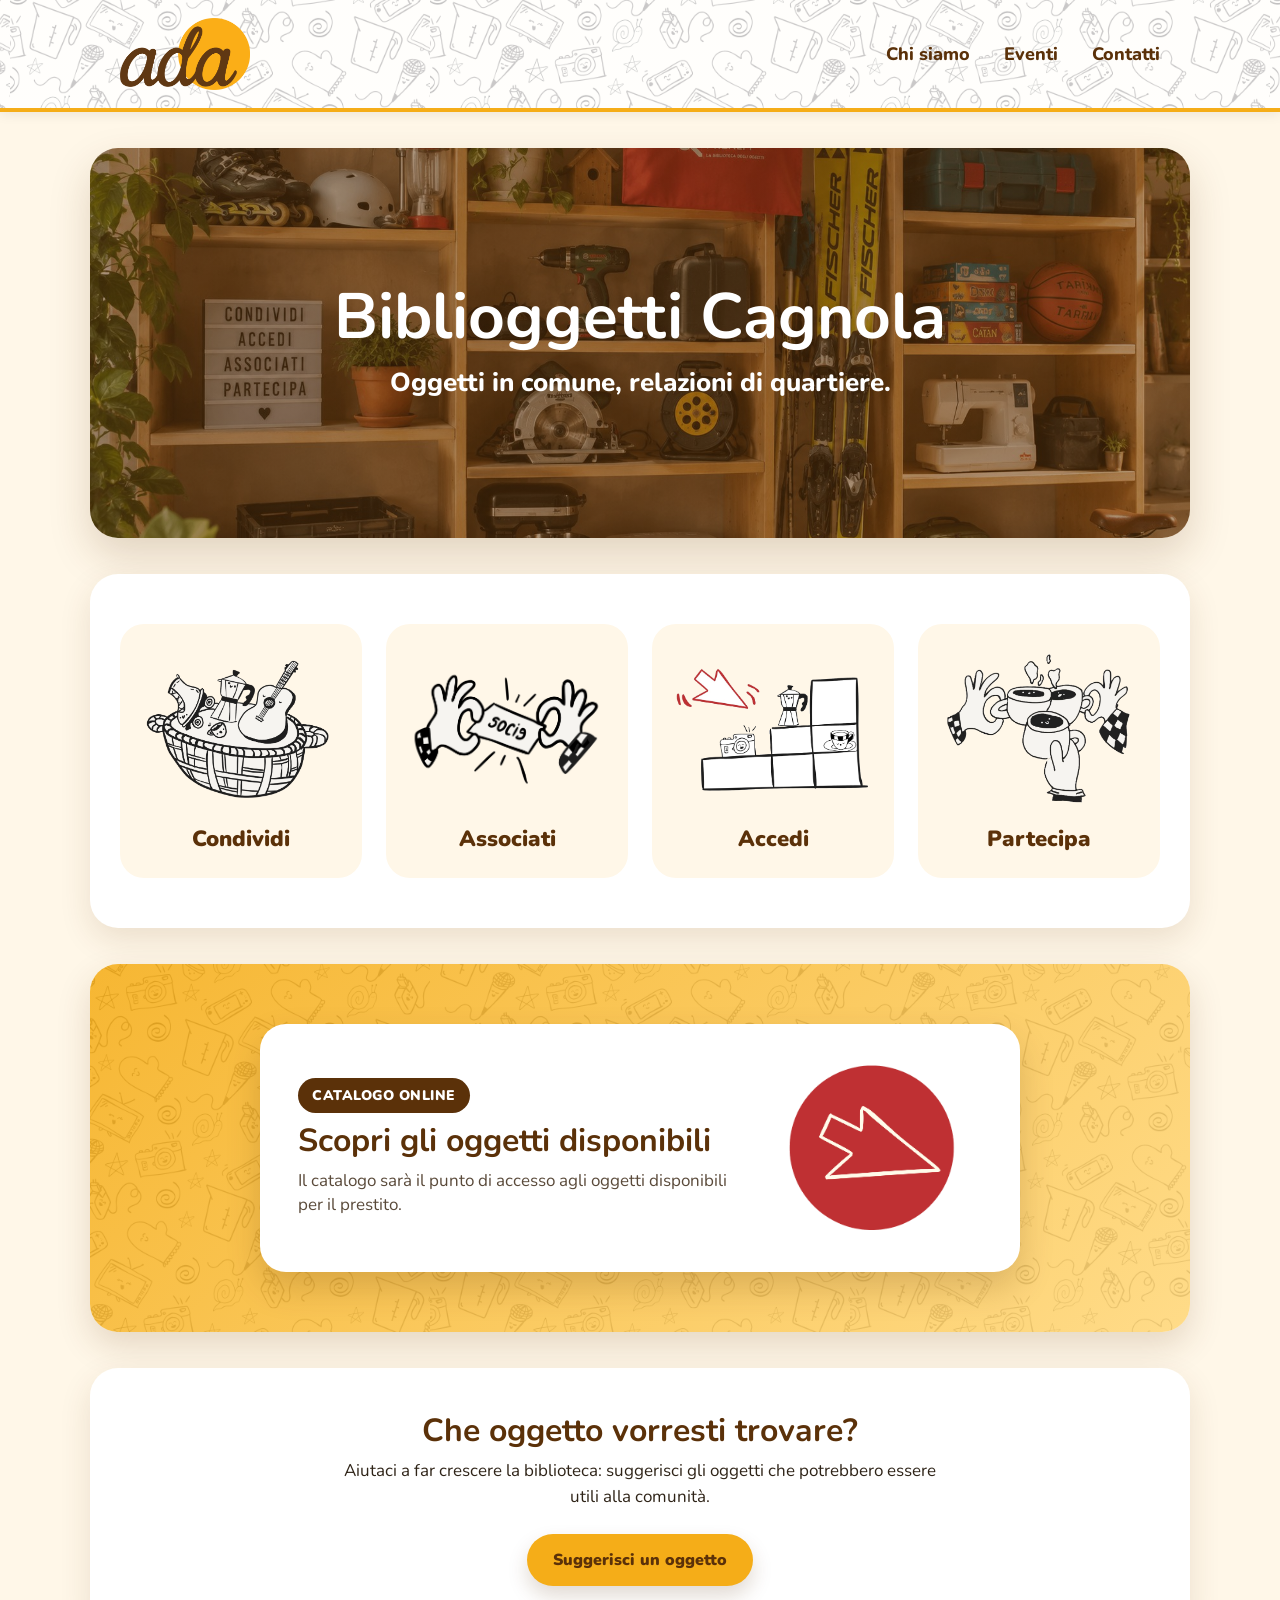
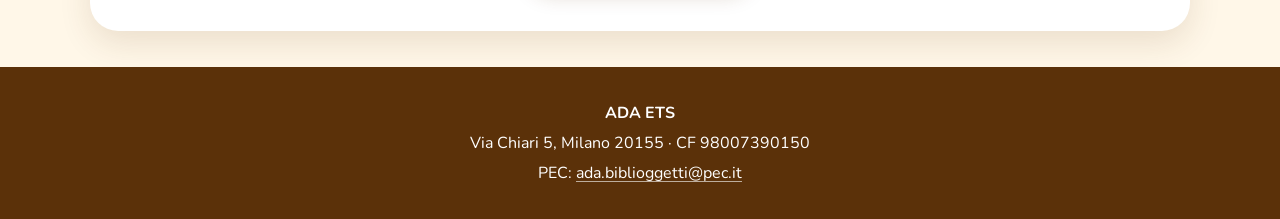
==== commit 47fa3a77: "Pulizia e riorganizzazione sito" ====
--- a/index.html
+++ b/index.html
@@ -2,167 +2,134 @@
 <html lang="it">
 <head>
   <meta charset="UTF-8">
-  <title>Leila Prealpi - Biblioteca degli Oggetti</title>
+  <meta name="viewport" content="width=device-width, initial-scale=1.0">
+  <title>Biblioggetti Cagnola - Biblioteca degli Oggetti</title>
   <link rel="preconnect" href="https://fonts.googleapis.com">
   <link rel="preconnect" href="https://fonts.gstatic.com" crossorigin>
   <link href="https://fonts.googleapis.com/css2?family=Nunito:wght@600;700;800;900&display=swap" rel="stylesheet">
-  
-  <link rel="stylesheet" href="style.css">
+  <link rel="stylesheet" href="style.css?v=20260812">
 </head>
-
 <body>
-
-<!-- HEADER -->
 <header>
   <div class="header-container">
-    <div class="logo">
-      <a href="index.html">
-        <img src="logo.png" alt="Logo ADA">
-      </a>
-    </div>
+    <a class="logo" href="index.html" aria-label="Vai alla home">
+      <img src="logo.png" alt="Logo ADA">
+    </a>
 
-<nav>
-  <ul class="menu">
-
-    <li class="menu-item">
-      <a href="#">Chi siamo</a>
-      <ul class="dropdown">
-        <li><a href="manifesto.html">Manifesto</a></li>
+    <nav aria-label="Menu principale">
+      <ul class="menu">
+        <li class="menu-item">
+          <a href="manifesto.html">Chi siamo</a>
+          <ul class="dropdown">
+            <li><a href="manifesto.html">Manifesto</a></li>
+          </ul>
+        </li>
+        <li class="menu-item">
+          <a href="calendario.html">Eventi</a>
+          <ul class="dropdown">
+            <li><a href="calendario.html">Calendario</a></li>
+            <li><a href="storia.html">Storia</a></li>
+          </ul>
+        </li>
+        <li class="menu-item">
+          <a href="contatti.html">Contatti</a>
+          <ul class="dropdown">
+            <li><a href="dove-ci-trovi.html">Dove ci trovi</a></li>
+            <li><a href="contatti.html">Contatti</a></li>
+          </ul>
+        </li>
       </ul>
-    </li>
-
-    <li class="menu-item">
-      <a href="#">Eventi</a>
-      <ul class="dropdown">
-        <li><a href="calendario.html">Calendario</a></li>
-        <li><a href="storia.html">Storia</a></li>
-      </ul>
-    </li>
-
-    <li class="menu-item">
-      <a href="#">Contatti</a>
-      <ul class="dropdown">
-        <li><a href="dove-ci-trovi.html">Dove ci trovi</a></li>
-        <li><a href="contatti.html">Contatti</a></li>
-      </ul>
-    </li>
-
-  </ul>
-</nav>
+    </nav>
   </div>
 </header>
 
-<!-- HERO -->
-<section class="hero">
-  <div class="hero-text">
-    <h1>Biblioggetti Cagnola</h1>
-    <p>Non la prima ma sicuramente la più feeca.</p>
-  </div>
-</section>
 
-<!-- 4 BLOCCHI -->
-<section class="features" aria-label="Azioni principali">
+<main>
+  <section class="hero">
+    <div class="hero-text">
+      <h1>Biblioggetti Cagnola</h1>
+      <p>Oggetti in comune, relazioni di quartiere.</p>
+    </div>
+  </section>
 
-  <div class="feature" tabindex="0">
-    <div class="feature-inner">
-      <div class="feature-face feature-front">
-        <img src="condividi.png" alt="Illustrazione Condividi">
-        <p>Condividi</p>
+  <section class="features" aria-label="Azioni principali">
+    <article class="feature" tabindex="0">
+      <div class="feature-inner">
+        <div class="feature-face feature-front">
+          <img src="card-condividi.png" alt="Oggetti messi in comune">
+          <p>Condividi</p>
+        </div>
+        <div class="feature-face feature-back">
+          <h2>Condividi</h2>
+          <p>Porta almeno un oggetto in ottimo stato.</p>
+        </div>
       </div>
+    </article>
 
-      <div class="feature-face feature-back">
-        <h3>Condividi</h3>
-        <p>
-          Porta almeno un oggetto in ottimo stato.
-        </p>
+    <article class="feature" tabindex="0">
+      <div class="feature-inner">
+        <div class="feature-face feature-front">
+          <img src="card-associati.png" alt="Tessera associativa">
+          <p>Associati</p>
+        </div>
+        <div class="feature-face feature-back">
+          <h2>Associati</h2>
+          <p>Attiva la tessera al prezzo di 15€.</p>
+        </div>
+      </div>
+    </article>
+
+    <article class="feature" tabindex="0">
+      <div class="feature-inner">
+        <div class="feature-face feature-front">
+          <img src="card-accedi.png" alt="Accesso al catalogo">
+          <p>Accedi</p>
+        </div>
+        <div class="feature-face feature-back">
+          <h2>Accedi</h2>
+          <p>Seleziona gli oggetti che desideri, prenotali e vieni a ritirarli.</p>
+        </div>
+      </div>
+    </article>
+
+    <article class="feature" tabindex="0">
+      <div class="feature-inner">
+        <div class="feature-face feature-front">
+          <img src="card-partecipa.png" alt="Partecipazione alla biblioteca">
+          <p>Partecipa</p>
+        </div>
+        <div class="feature-face feature-back">
+          <h2>Partecipa</h2>
+          <p>Ripara, sistema, tieni aperta la biblioteca e prenditene cura.</p>
+        </div>
+      </div>
+    </article>
+  </section>
+
+  <section class="catalogo" aria-labelledby="catalogo-title">
+    <div class="catalog-card">
+      <div class="catalog-text">
+        <span>Catalogo online</span>
+        <h2 id="catalogo-title">Scopri gli oggetti disponibili</h2>
+        <p>Il catalogo sarà il punto di accesso agli oggetti disponibili per il prestito.</p>
+      </div>
+      <div class="catalog-illustration">
+        <img src="catalogo-freccia.png" alt="">
       </div>
     </div>
-  </div>
+  </section>
 
-  <div class="feature" tabindex="0">
-    <div class="feature-inner">
-      <div class="feature-face feature-front">
-        <img src="2 associati_M.PNG" alt="Illustrazione Associati">
-        <p>Associati</p>
-      </div>
+  <section class="extra wishlist">
+    <h2>Che oggetto vorresti trovare?</h2>
+    <p>Aiutaci a far crescere la biblioteca: suggerisci gli oggetti che potrebbero essere utili alla comunità.</p>
+    <a class="wishlist-button" href="mailto:ada.biblioggetti@yahoo.com?subject=Suggerimento%20oggetto%20per%20Biblioggetti">Suggerisci un oggetto</a>
+  </section>
+</main>
 
-      <div class="feature-face feature-back">
-        <h3>Associati</h3>
-        <p>
-          Attiva la tessera al prezzo di 15€.
-        </p>
-      </div>
-    </div>
-  </div>
-
-  <div class="feature" tabindex="0">
-    <div class="feature-inner">
-      <div class="feature-face feature-front">
-        <img src="bottone_catalogo.png" alt="Illustrazione Accedi">
-        <p>Accedi</p>
-      </div>
-
-      <div class="feature-face feature-back">
-        <h3>Accedi</h3>
-        <p>
-          Seleziona gli oggetti che desideri, prenotali e vieni a ritirarli.
-        </p>
-      </div>
-    </div>
-  </div>
-
-  <div class="feature" tabindex="0">
-    <div class="feature-inner">
-      <div class="feature-face feature-front">
-        <img src="partecipaM.PNG" alt="Illustrazione Partecipa">
-        <p>Partecipa</p>
-      </div>
-
-      <div class="feature-face feature-back">
-        <h3>Partecipa</h3>
-        <p>
-          Ripara, sistema, tieni aperta la biblioteca e prenditene cura.
-        </p>
-      </div>
-    </div>
-  </div>
-
-</section>
-
-<!-- BLOCCO CATALOGO -->
-<section class="catalogo">
-  <a href="#" class="catalog-card">
-    <div class="catalog-text">
-      <span>Catalogo online</span>
-      <h2>Scopri gli oggetti disponibili</h2>
-      <p>Consulta la biblioteca, trova ciò che ti serve e accedi al prestito.</p>
-    </div>
-
-<div class="catalog-illustration">
-    <img src="puntatore-freccia.PNG" alt="Vai al catalogo">
-</div>
-  </a>
-</section>
-
-<!-- BLOCCO EXTRA -->
-<section class="extra wishlist">
-  <h2>Che oggetto vorresti trovare?</h2>
-
-  <p>
-    Aiutaci a far crescere la biblioteca: suggerisci gli oggetti che potrebbero essere utili alla comunità.
-  </p>
-
-  <a class="wishlist-button" href="LINK_GOOGLE_FORM" target="_blank">
-    Suggerisci un oggetto
-  </a>
-</section>
-
-<!-- FOOTER -->
 <footer>
   <p><strong>ADA ETS</strong></p>
   <p>Via Chiari 5, Milano 20155 · CF 98007390150</p>
   <p>PEC: <a href="mailto:ada.biblioggetti@pec.it">ada.biblioggetti@pec.it</a></p>
 </footer>
-
 </body>
-</html>+</html>
--- a/style.css
+++ b/style.css
@@ -1,21 +1,13 @@
-/* =========================
-   BASE
-========================= */
-
 :root {
   --giallo-ada: #f5ad18;
   --giallo-chiaro: #ffd77a;
-
   --marrone-ada: #5b3109;
-
   --crema: #fff7e8;
   --crema-scuro: #f3e2c2;
-
   --testo: #2f2418;
   --bianco: #ffffff;
-
   --ombra-soft: 0 12px 32px rgba(91, 49, 9, 0.12);
-
+  --ombra-media: 0 18px 42px rgba(91, 49, 9, 0.18);
   --radius-big: 28px;
 }
 
@@ -23,34 +15,31 @@
   box-sizing: border-box;
 }
 
+html {
+  scroll-behavior: smooth;
+}
+
 body {
   margin: 0;
-  font-family: Arial, Helvetica, sans-serif;
+  color: var(--testo);
   background-color: var(--crema);
-  color: var(--testo);
-}
-
-/* =========================
-   HEADER
-========================= */
+  font-family: "Nunito", Arial, Helvetica, sans-serif;
+  line-height: 1.5;
+}
+
+img {
+  max-width: 100%;
+}
+
+a {
+  color: inherit;
+}
 
 header {
-
-  background-image:
-    linear-gradient(
-      rgba(255, 255, 255, 0.72),
-      rgba(255, 255, 255, 0.72)
-    ),
-    url("pattern_sfondo.png");
-
-  background-size: 420px auto;
-
-  background-repeat: repeat;
-
+  background-image: linear-gradient(rgba(255,255,255,0.72), rgba(255,255,255,0.72)), url("pattern-sfondo.png");
+  background-size: auto, 420px auto;
   background-position: center;
-
   border-bottom: 4px solid var(--giallo-ada);
-
   box-shadow: 0 2px 12px rgba(0, 0, 0, 0.08);
 }
 
@@ -58,20 +47,23 @@
   max-width: 1100px;
   margin: 0 auto;
   padding: 18px 30px;
-
   display: flex;
   align-items: center;
   justify-content: space-between;
+  gap: 28px;
+}
+
+.logo {
+  display: inline-flex;
+  align-items: center;
+  text-decoration: none;
 }
 
 .logo img {
+  display: block;
   height: 72px;
-  display: block;
-}
-
-/* =========================
-   NAV / DROPDOWN
-========================= */
+  width: auto;
+}
 
 nav ul {
   margin: 0;
@@ -81,8 +73,8 @@
 
 .menu {
   display: flex;
+  align-items: center;
   gap: 34px;
-  align-items: center;
 }
 
 .menu-item {
@@ -90,13 +82,13 @@
 }
 
 .menu-item > a {
+  position: relative;
+  display: inline-block;
+  padding: 12px 0;
   color: var(--marrone-ada);
   font-size: 18px;
-  font-weight: 700;
+  font-weight: 800;
   text-decoration: none;
-  padding: 12px 0;
-  display: inline-block;
-  position: relative;
 }
 
 .menu-item > a::after {
@@ -104,7 +96,6 @@
   position: absolute;
   left: 0;
   bottom: 4px;
-
   width: 0;
   height: 3px;
   background-color: var(--giallo-ada);
@@ -112,120 +103,103 @@
   transition: width 0.25s ease;
 }
 
-.menu-item:hover > a::after {
+.menu-item:hover > a::after,
+.menu-item > a.active::after {
   width: 100%;
 }
 
-/* DROPDOWN */
 .dropdown {
   position: absolute;
   top: 100%;
   right: 0;
+  z-index: 10;
   min-width: 230px;
-
+  padding: 10px;
   background-color: var(--bianco);
   border-radius: 18px;
-  padding: 10px;
-
   box-shadow: 0 18px 35px rgba(91, 49, 9, 0.18);
-
   opacity: 0;
   visibility: hidden;
   transform: translateY(10px);
-  transition: all 0.22s ease;
-
-  z-index: 10;
-}
-
-.menu-item:hover .dropdown {
+  transition: opacity 0.22s ease, visibility 0.22s ease, transform 0.22s ease;
+}
+
+.menu-item:hover .dropdown,
+.menu-item:focus-within .dropdown {
   opacity: 1;
   visibility: visible;
   transform: translateY(0);
 }
 
-.dropdown li a {
+.dropdown a {
   display: block;
   padding: 12px 14px;
-
   color: var(--testo);
   text-decoration: none;
   font-size: 15px;
-  font-weight: 600;
-
+  font-weight: 700;
   border-radius: 12px;
 }
 
-.dropdown li a:hover {
+.dropdown a:hover,
+.dropdown a[aria-current="page"] {
   background-color: var(--crema);
   color: var(--marrone-ada);
 }
 
-/* =========================
-   HERO
-========================= */
-
 .hero {
+  max-width: 1100px;
   min-height: 390px;
   margin: 36px auto;
-  max-width: 1100px;
-  border-radius: 28px;
-  overflow: hidden;
-
-  background:
-    linear-gradient(rgba(91, 49, 9, 0.45), rgba(91, 49, 9, 0.45)),
-    url("hero.jpg") center/cover no-repeat;
-
+  padding: 48px 30px;
   display: flex;
   align-items: center;
   justify-content: center;
-
-  box-shadow: 0 18px 40px rgba(91, 49, 9, 0.18);
+  overflow: hidden;
+  border-radius: var(--radius-big);
+  background: linear-gradient(rgba(91,49,9,0.48), rgba(91,49,9,0.48)), url("hero.jpg") center/cover no-repeat;
+  box-shadow: var(--ombra-media);
 }
 
 .hero-text {
+  max-width: 760px;
+  padding: 32px;
+  color: var(--bianco);
   text-align: center;
-  color: var(--bianco);
-  padding: 30px;
 }
 
 .hero h1 {
   margin: 0 0 14px;
-  font-size: 56px;
+  font-size: clamp(42px, 6vw, 64px);
   line-height: 1;
 }
 
 .hero p {
   margin: 0;
-  font-size: 22px;
-  font-weight: 600;
-}
-
-/* =========================
-   FEATURES / FLIP CARD
-========================= */
+  font-size: clamp(20px, 2.3vw, 26px);
+  font-weight: 800;
+}
 
 .features {
   max-width: 1100px;
   margin: 0 auto 36px;
   padding: 50px 30px;
-
+  display: grid;
+  grid-template-columns: repeat(4, minmax(0, 1fr));
+  gap: 24px;
   background-color: var(--bianco);
-  border-radius: 28px;
-  box-shadow: 0 12px 32px rgba(91, 49, 9, 0.12);
-
-  display: flex;
-  justify-content: space-between;
-  gap: 24px;
+  border-radius: var(--radius-big);
+  box-shadow: var(--ombra-soft);
 }
 
 .feature {
-  flex: 1;
+  min-width: 0;
   aspect-ratio: 1 / 1.05;
   border-radius: 24px;
-
   perspective: 1000px;
   cursor: pointer;
   outline: none;
+  transition: transform 0.25s ease;
 }
 
 .feature:hover,
@@ -234,43 +208,36 @@
   transform: translateY(-8px);
 }
 
-.feature {
-  transition: transform 0.25s ease;
-}
-
 .feature-inner {
   position: relative;
   width: 100%;
   height: 100%;
-
   transition: transform 0.65s ease;
   transform-style: preserve-3d;
 }
 
 .feature:hover .feature-inner,
 .feature:focus .feature-inner,
-.feature:focus-within .feature-inner {
+.feature:focus-within .feature-inner,
+.feature:active .feature-inner {
   transform: rotateY(180deg);
 }
 
 .feature-face {
   position: absolute;
   inset: 0;
-
   padding: 22px;
-  border-radius: 24px;
-  background-color: var(--crema);
-
   display: flex;
   flex-direction: column;
   align-items: center;
   justify-content: space-between;
-
   overflow: hidden;
+  background-color: var(--crema);
+  border-radius: 24px;
+  box-shadow: 0 0 0 rgba(91, 49, 9, 0);
   backface-visibility: hidden;
   -webkit-backface-visibility: hidden;
-
-  box-shadow: 0 0 0 rgba(91, 49, 9, 0);
+  transition: box-shadow 0.25s ease;
 }
 
 .feature:hover .feature-face,
@@ -282,33 +249,26 @@
 .feature-front img {
   width: 100%;
   height: 78%;
+  display: block;
   object-fit: contain;
-  display: block;
 }
 
 .feature-front p {
   margin: 10px 0 0;
+  color: var(--marrone-ada);
   font-size: 22px;
-  font-weight: 800;
-  color: var(--marrone-ada);
+  font-weight: 900;
 }
 
 .feature-back {
   justify-content: center;
   gap: 14px;
   text-align: center;
-
-  background:
-    linear-gradient(
-      135deg,
-      var(--giallo-ada),
-      var(--giallo-chiaro)
-    );
-
+  background: linear-gradient(135deg, var(--giallo-ada), var(--giallo-chiaro));
   transform: rotateY(180deg);
 }
 
-.feature-back h3 {
+.feature-back h2 {
   margin: 0;
   color: var(--marrone-ada);
   font-size: 25px;
@@ -324,57 +284,18 @@
   font-weight: 800;
 }
 
-.feature-placeholder .feature-front {
-  border: 2px dashed rgba(91, 49, 9, 0.25);
-  color: var(--marrone-ada);
-  font-weight: 800;
-  font-size: 18px;
-}
-
-.feature-placeholder .feature-front span {
-  flex: 1;
-  display: flex;
-  align-items: center;
-  justify-content: center;
-}
-
-@media (prefers-reduced-motion: reduce) {
-  .feature,
-  .feature-inner {
-    transition: none;
-  }
-}
-
-/* =========================
-   CATALOGO / CTA
-========================= */
-
-.catalogo {
+.catalogo,
+.extra {
   max-width: 1100px;
   margin: 0 auto 36px;
+  border-radius: var(--radius-big);
+}
+
+.catalogo {
   padding: 60px 30px;
-
-  background-image:
-    linear-gradient(
-      135deg,
-      rgba(245, 173, 24, 0.88),
-      rgba(255, 215, 122, 0.88)
-    ),
-    url("pattern_sfondo.png");
-
-  background-size:
-    auto,
-    420px auto;
-
-  background-repeat:
-    no-repeat,
-    repeat;
-
-  background-position:
-    center,
-    center;
-
-  border-radius: 28px;
+  background-image: linear-gradient(135deg, rgba(245,173,24,0.88), rgba(255,215,122,0.88)), url("pattern-sfondo.png");
+  background-size: auto, 420px auto;
+  background-position: center;
   box-shadow: 0 14px 34px rgba(91, 49, 9, 0.16);
 }
 
@@ -382,56 +303,46 @@
   max-width: 760px;
   margin: 0 auto;
   padding: 34px 38px;
-
-  background-color: var(--bianco);
-  color: var(--marrone-ada);
-  border-radius: 26px;
-  text-decoration: none;
-
   display: flex;
   align-items: center;
   justify-content: space-between;
   gap: 28px;
-
+  background-color: var(--bianco);
+  color: var(--marrone-ada);
+  border-radius: 26px;
   box-shadow: 0 16px 34px rgba(91, 49, 9, 0.2);
-  transition: transform 0.25s ease, box-shadow 0.25s ease;
-}
-
-.catalog-card:hover {
-  transform: translateY(-6px);
-  box-shadow: 0 22px 44px rgba(91, 49, 9, 0.28);
 }
 
 .catalog-text span {
   display: inline-block;
   margin-bottom: 10px;
-
+  padding: 7px 14px;
   color: var(--bianco);
   background-color: var(--marrone-ada);
-  padding: 7px 14px;
   border-radius: 999px;
-
   font-size: 14px;
-  font-weight: 800;
+  font-weight: 900;
   text-transform: uppercase;
   letter-spacing: 0.5px;
 }
 
-.catalog-text h2 {
+.catalog-text h2,
+.wishlist h2 {
   margin: 0 0 10px;
+  color: var(--marrone-ada);
   font-size: 32px;
   line-height: 1.1;
 }
 
 .catalog-text p {
   margin: 0;
+  color: #5a4a3a;
   font-size: 17px;
   line-height: 1.45;
-  color: #5a4a3a;
 }
 
 .catalog-illustration {
-  flex: 0 0 260px;
+  flex: 0 0 220px;
   display: flex;
   align-items: center;
   justify-content: center;
@@ -442,124 +353,13 @@
   max-width: 180px;
   aspect-ratio: 1 / 1;
   object-fit: contain;
-  display: block;
-
-  transition: transform 0.25s ease;
-}
-
-
-.catalog-card:hover .catalog-illustration img {
-  transform: translateX(8px) rotate(-6deg);
-}
-
-/* MOBILE */
-@media (max-width: 768px) {
-  .catalog-card {
-    flex-direction: column;
-    text-align: center;
-    padding: 30px 24px;
-  }
-
-  .catalog-text h2 {
-    font-size: 26px;
-  }
-
-  .catalog-illustration {
-    flex: none;
-    max-width: 230px;
-  }
-}
-
-/* =========================
-   EXTRA
-========================= */
+}
 
 .extra {
-  max-width: 1100px;
-  margin: 0 auto 36px;
   padding: 45px 30px;
-
   background-color: var(--bianco);
-  border-radius: 28px;
   text-align: center;
-  box-shadow: 0 12px 32px rgba(91, 49, 9, 0.1);
-}
-
-.extra p {
-  margin: 0;
-  font-size: 19px;
-}
-
-/* =========================
-   FOOTER
-========================= */
-
-footer {
-  background-color: var(--marrone-ada);
-  color: var(--bianco);
-  text-align: center;
-  padding: 28px 20px;
-}
-
-footer p {
-  margin: 6px 0;
-}
-
-footer a {
-  color: inherit;
-  text-decoration: none;
-}
-
-footer a:hover {
-  text-decoration: underline;
-}
-
-/* =========================
-   MOBILE BASE
-========================= */
-
-@media (max-width: 768px) {
-  .header-container {
-    flex-direction: column;
-    gap: 18px;
-  }
-
-  nav ul {
-    gap: 20px;
-    flex-wrap: wrap;
-    justify-content: center;
-  }
-
-  .hero {
-    margin: 24px 16px;
-    min-height: 300px;
-  }
-
-  .hero h1 {
-    font-size: 42px;
-  }
-
-  .features {
-    margin: 0 16px 24px;
-    flex-direction: column;
-  }
-
-  .catalogo,
-  .extra {
-    margin: 0 16px 24px;
-  }
-}
-
-/* =========================
-   WISHLIST (CTA)
-========================= */
-
-.wishlist {
-  text-align: center;
-}
-
-.wishlist h2 {
-  margin-bottom: 10px;
+  box-shadow: var(--ombra-soft);
 }
 
 .wishlist p {
@@ -569,343 +369,48 @@
   line-height: 1.5;
 }
 
-.wishlist-button {
+.wishlist-button,
+.contact-secondary-link {
   display: inline-block;
   padding: 14px 26px;
-
+  color: var(--marrone-ada);
   background-color: var(--giallo-ada);
-  color: var(--marrone-ada);
-
-  font-weight: 800;
+  font-weight: 900;
   text-decoration: none;
   border-radius: 999px;
-
-  box-shadow: 0 10px 20px rgba(91, 49, 9, 0.2);
-  transition: all 0.25s ease;
-}
-
-.wishlist-button:hover {
+  box-shadow: 0 10px 20px rgba(91, 49, 9, 0.18);
+  transition: transform 0.25s ease, background-color 0.25s ease;
+}
+
+.wishlist-button:hover,
+.contact-secondary-link:hover {
   transform: translateY(-3px);
   background-color: #ffc94d;
 }
 
-
-
-
-/* =====================================================
-   PAGINE INTERNE
-===================================================== */
-
-.internal-page {
-  max-width: 1100px;
-  margin: 36px auto;
-  padding: 0 30px;
-}
-
-/* HERO INTERNA */
-
-.internal-hero {
-  margin-bottom: 32px;
-
-  background:
-    linear-gradient(
-      135deg,
-      var(--giallo-ada),
-      var(--giallo-chiaro)
-    );
-
-  border-radius: var(--radius-big);
-
-  overflow: hidden;
-
-  box-shadow: var(--ombra-soft);
-}
-
-.internal-hero-content {
-  padding: 60px 55px;
-}
-
 .page-tag {
   display: inline-block;
-
   margin-bottom: 18px;
-
   padding: 8px 14px;
-
+  color: var(--marrone-ada);
+  background-color: rgba(255,255,255,0.7);
   border-radius: 999px;
-
-  background-color: rgba(255,255,255,0.7);
-
-  color: var(--marrone-ada);
-
   font-size: 14px;
-  font-weight: 800;
-
+  font-weight: 900;
   text-transform: uppercase;
   letter-spacing: 0.5px;
 }
 
-.internal-hero h1 {
-  color: var(--marrone-ada);
-
-  font-size: 58px;
-  line-height: 1;
-
-  margin-bottom: 18px;
-}
-
-.internal-hero p {
-  max-width: 760px;
-
-  font-size: 22px;
-  font-weight: 700;
-
-  color: var(--testo);
-
-  line-height: 1.5;
-}
-
-/* CONTENT CARD */
-
-.content-card {
-  margin-bottom: 28px;
-
-  padding: 42px 45px;
-
-  background-color: var(--bianco);
-
-  border-radius: var(--radius-big);
-
-  box-shadow: var(--ombra-soft);
-}
-
-.content-card h2 {
-  margin-bottom: 18px;
-
-  color: var(--marrone-ada);
-
-  font-size: 34px;
-}
-
-.content-card p {
-  margin-bottom: 16px;
-
-  font-size: 18px;
-  line-height: 1.7;
-}
-
-.content-card p:last-child {
-  margin-bottom: 0;
-}
-
-/* MOBILE */
-
-@media (max-width: 768px) {
-
-  .internal-page {
-    margin: 24px 16px;
-    padding: 0;
-  }
-
-  .internal-hero-content {
-    padding: 42px 30px;
-  }
-
-  .internal-hero h1 {
-    font-size: 42px;
-  }
-
-  .internal-hero p {
-    font-size: 18px;
-  }
-
-  .content-card {
-    padding: 32px 28px;
-  }
-
-  .content-card h2 {
-    font-size: 28px;
-  }
-
-}
-
-
-
-/* =====================================================
-   PAGINA ASSOCIAZIONE - VERSIONE PIU' CALDA
-===================================================== */
-
-.associazione-page {
-  display: flex;
-  flex-direction: column;
-  gap: 32px;
-}
-
-.about-hero {
-  display: grid;
-  grid-template-columns: 1.5fr 0.9fr;
-  gap: 28px;
-  align-items: stretch;
-}
-
-.about-hero-text {
-  background: linear-gradient(135deg, var(--giallo-ada), var(--giallo-chiaro));
-  border-radius: var(--radius-big);
-  padding: 58px 52px;
-  box-shadow: var(--ombra-soft);
-}
-
-.about-hero-text h1 {
-  color: var(--marrone-ada);
-  font-size: 58px;
-  line-height: 1;
-  margin-bottom: 18px;
-}
-
-.about-hero-text p {
-  max-width: 680px;
-  font-size: 22px;
-  font-weight: 800;
-  line-height: 1.45;
-}
-
-.about-hero-box {
-  background-color: var(--bianco);
-  border-radius: var(--radius-big);
-  padding: 38px;
-  box-shadow: var(--ombra-soft);
-
-  display: flex;
-  align-items: center;
-  justify-content: center;
-}
-
-.about-hero-box p {
-  color: var(--marrone-ada);
-  font-size: 26px;
-  font-weight: 900;
-  line-height: 1.25;
-}
-
-.about-split {
-  display: grid;
-  grid-template-columns: 1.4fr 0.8fr;
-  gap: 28px;
-
-  background-color: var(--bianco);
-  border-radius: var(--radius-big);
-  padding: 44px 46px;
-  box-shadow: var(--ombra-soft);
-}
-
-.about-split h2,
-.about-highlight h2 {
-  color: var(--marrone-ada);
-  font-size: 34px;
-  margin-bottom: 18px;
-}
-
-.about-split p,
-.about-highlight p,
-.about-mini-card p {
-  font-size: 18px;
-  line-height: 1.7;
-  margin-bottom: 14px;
-}
-
-.about-note {
-  background-color: var(--crema);
-  border-radius: 24px;
-  padding: 28px;
-  border: 2px solid rgba(245, 173, 24, 0.35);
-}
-
-.about-note strong {
-  display: block;
-  color: var(--marrone-ada);
-  font-size: 22px;
-  margin-bottom: 10px;
-}
-
-.about-note p {
-  margin: 0;
-}
-
-.about-highlight {
-  background-color: var(--marrone-ada);
-  color: var(--bianco);
-  border-radius: var(--radius-big);
-  padding: 46px 52px;
-  box-shadow: var(--ombra-soft);
-}
-
-.about-highlight h2 {
-  color: var(--giallo-ada);
-}
-
-.about-highlight p {
-  max-width: 780px;
-  font-size: 21px;
-  font-weight: 700;
-  margin: 0;
-}
-
-.about-grid {
-  display: grid;
-  grid-template-columns: repeat(3, 1fr);
-  gap: 24px;
-}
-
-.about-mini-card {
-  background-color: var(--bianco);
-  border-radius: 24px;
-  padding: 32px 28px;
-  box-shadow: var(--ombra-soft);
-}
-
-.about-mini-card h3 {
-  color: var(--marrone-ada);
-  font-size: 26px;
-  margin-bottom: 12px;
-}
-
-@media (max-width: 768px) {
-  .about-hero,
-  .about-split,
-  .about-grid {
-    grid-template-columns: 1fr;
-  }
-
-  .about-hero-text,
-  .about-split,
-  .about-highlight {
-    padding: 34px 28px;
-  }
-
-  .about-hero-text h1 {
-    font-size: 42px;
-  }
-
-  .about-hero-text p,
-  .about-highlight p {
-    font-size: 18px;
-  }
-}
-
-/* =====================================================
-   PAGINA MANIFESTO - COMPOSIZIONE A PARETE
-===================================================== */
-
 .manifesto-wall {
-  max-width: 1280px;
-  margin: 70px auto 90px;
-  padding: 0 36px;
+  max-width: 1180px;
+  margin: 58px auto 78px;
+  padding: 0 30px;
 }
 
 .manifesto-composition {
   display: grid;
   grid-template-columns: 1fr 0.95fr 1fr;
-  gap: 42px;
+  gap: 40px;
   align-items: start;
 }
 
@@ -916,8 +421,7 @@
 }
 
 .manifesto-title {
-  min-height: 150px;
-
+  min-height: 128px;
   display: flex;
   align-items: center;
   justify-content: center;
@@ -926,10 +430,8 @@
 .manifesto-title span {
   position: relative;
   display: inline-block;
-
-  color: var(--marrone-ada);
-
-  font-size: 52px;
+  color: var(--marrone-ada);
+  font-size: 50px;
   font-weight: 900;
   text-transform: uppercase;
   letter-spacing: 1px;
@@ -941,7 +443,6 @@
   left: 5%;
   right: 5%;
   bottom: -12px;
-
   height: 5px;
   background-color: var(--giallo-ada);
   border-radius: 999px;
@@ -952,7 +453,6 @@
   position: absolute;
   right: -34px;
   top: -28px;
-
   color: var(--marrone-ada);
   font-size: 38px;
   transform: rotate(18deg);
@@ -960,459 +460,93 @@
 
 .manifesto-sheet {
   position: relative;
-
   width: 100%;
-  min-height: 560px;
-
-  padding: 48px 42px 34px;
-
-  background:
-    linear-gradient(
-      135deg,
-      #ffe6a6,
-      var(--giallo-chiaro)
-    );
-
+  padding: 42px 36px 38px;
+  overflow: visible;
+  background: linear-gradient(135deg, #ffe6a6, var(--giallo-chiaro));
   border-radius: 14px;
-
-  box-shadow:
-    0 22px 44px rgba(91, 49, 9, 0.16),
-    inset 0 0 0 1px rgba(255, 255, 255, 0.45);
+  box-shadow: 0 22px 44px rgba(91, 49, 9, 0.16), inset 0 0 0 1px rgba(255, 255, 255, 0.45);
 }
 
 .sheet-left,
 .sheet-right {
+  min-height: 720px;
   margin-top: 18px;
 }
 
 .sheet-center {
-  min-height: 650px;
-  background:
-    linear-gradient(
-      135deg,
-      var(--giallo-ada),
-      #ffd35f
-    );
+  min-height: 780px;
+  background: linear-gradient(135deg, var(--giallo-ada), #ffd35f);
 }
 
 .tape {
   position: absolute;
   top: -13px;
   left: 50%;
-
   width: 86px;
   height: 25px;
-
-  transform: translateX(-50%) rotate(-1deg);
-
   background-color: rgba(255, 226, 153, 0.85);
   box-shadow: 0 4px 8px rgba(91, 49, 9, 0.08);
-}
-
-.manifesto-sheet h2 {
-  margin: 0 0 28px;
-
-  color: var(--marrone-ada);
-
-  font-size: 30px;
-  line-height: 1.18;
+  transform: translateX(-50%) rotate(-1deg);
+}
+
+.manifesto-sheet h1 {
+  margin: 0 0 22px;
+  color: var(--marrone-ada);
+  font-size: 26px;
+  line-height: 1.15;
   font-weight: 900;
   text-align: center;
 }
 
 .manifesto-sheet p {
-  margin: 0 0 18px;
-
+  margin: 0 0 14px;
   color: var(--testo);
-
-  font-size: 18px;
-  line-height: 1.55;
-}
-
-.manifesto-sheet p:last-of-type {
-  margin-bottom: 0;
-}
-
-.manifesto-doodle {
-  margin-top: 38px;
-  text-align: center;
-
-  color: var(--marrone-ada);
-  font-size: 42px;
-  letter-spacing: 8px;
-
-  opacity: 0.9;
-}
-
-@media (max-width: 980px) {
-  .manifesto-wall {
-    margin: 42px auto 60px;
-    padding: 0 18px;
-  }
-
-  .manifesto-composition {
-    grid-template-columns: 1fr;
-    gap: 32px;
-  }
-
-  .manifesto-title {
-    min-height: auto;
-    padding: 12px 0 26px;
-  }
-
-  .manifesto-title span {
-    font-size: 42px;
-  }
-
-  .sheet-left,
-  .sheet-right,
-  .sheet-center {
-    margin-top: 0;
-    min-height: auto;
-  }
-
-  .manifesto-sheet {
-    padding: 42px 28px 32px;
-  }
-
-  .manifesto-sheet h2 {
-    font-size: 27px;
-  }
-
-  .manifesto-sheet p {
-    font-size: 17px;
-  }
-}
-
-
-
-
-/* =====================================================
-   PAGINA DOVE CI TROVI
-===================================================== */
-
-.where-page {
+  font-size: 15.6px;
+  line-height: 1.43;
+}
+
+.sheet-left p {
+  font-size: 15px;
+  line-height: 1.38;
+  margin-bottom: 12px;
+}
+
+.where-page,
+.contact-page,
+.history-page {
   max-width: 1100px;
   margin: 36px auto 70px;
   padding: 0 30px;
 }
 
-.where-intro {
+.history-page {
+  max-width: 1160px;
+}
+
+.where-intro,
+.contact-intro,
+.history-intro {
   margin-bottom: 32px;
   padding: 48px 52px;
-
-  background: linear-gradient(
-    135deg,
-    var(--giallo-ada),
-    var(--giallo-chiaro)
-  );
-
+  background-image: linear-gradient(135deg, rgba(245,173,24,0.92), rgba(255,215,122,0.92)), url("pattern-sfondo.png");
+  background-size: auto, 420px auto;
+  background-position: center;
   border-radius: var(--radius-big);
   box-shadow: var(--ombra-soft);
 }
 
-.where-intro h1 {
+.where-intro h1,
+.contact-intro h1,
+.history-intro h1 {
   margin: 0 0 14px;
   color: var(--marrone-ada);
   font-size: 58px;
   line-height: 1;
 }
 
-.where-intro p {
-  max-width: 760px;
-  margin: 0;
-  color: var(--testo);
-  font-size: 22px;
-  font-weight: 800;
-  line-height: 1.45;
-}
-
-.where-content {
-  display: grid;
-  grid-template-columns: 1.4fr 0.8fr;
-  gap: 28px;
-}
-
-.where-map-placeholder,
-.where-info-card {
-  background-color: var(--bianco);
-  border-radius: var(--radius-big);
-  box-shadow: var(--ombra-soft);
-}
-
-.where-map-placeholder {
-  min-height: 360px;
-  padding: 42px;
-  display: flex;
-  flex-direction: column;
-  align-items: center;
-  justify-content: center;
-  text-align: center;
-
-  border: 2px dashed rgba(91, 49, 9, 0.22);
-}
-
-.where-map-placeholder h2,
-.where-info-card h2 {
-  margin: 0 0 14px;
-  color: var(--marrone-ada);
-  font-size: 32px;
-}
-
-.where-map-placeholder p {
-  max-width: 420px;
-  margin: 0;
-  font-size: 18px;
-  line-height: 1.5;
-}
-
-.where-info-card {
-  padding: 36px 34px;
-}
-
-.where-info-row {
-  padding: 18px 0;
-  border-bottom: 1px solid rgba(91, 49, 9, 0.14);
-}
-
-.where-info-row:last-child {
-  border-bottom: 0;
-}
-
-.where-info-row strong {
-  display: block;
-  margin-bottom: 6px;
-  color: var(--marrone-ada);
-  font-size: 17px;
-  font-weight: 900;
-}
-
-.where-info-row span {
-  font-size: 18px;
-  line-height: 1.45;
-}
-
-@media (max-width: 768px) {
-  .where-page {
-    margin: 24px 16px 50px;
-    padding: 0;
-  }
-
-  .where-intro {
-    padding: 38px 28px;
-  }
-
-  .where-intro h1 {
-    font-size: 42px;
-  }
-
-  .where-intro p {
-    font-size: 18px;
-  }
-
-  .where-content {
-    grid-template-columns: 1fr;
-  }
-
-  .where-map-placeholder {
-    min-height: 280px;
-    padding: 34px 26px;
-  }
-
-  .where-info-card {
-    padding: 32px 28px;
-  }
-}
-/* =====================================================
-   PAGINA CONTATTI
-===================================================== */
-
-.contact-page {
-  max-width: 1100px;
-  margin: 36px auto 70px;
-  padding: 0 30px;
-}
-
-.contact-intro {
-  margin-bottom: 32px;
-  padding: 48px 52px;
-
-  background: linear-gradient(
-    135deg,
-    var(--giallo-ada),
-    var(--giallo-chiaro)
-  );
-
-  border-radius: var(--radius-big);
-  box-shadow: var(--ombra-soft);
-}
-
-.contact-intro h1 {
-  margin: 0 0 14px;
-  color: var(--marrone-ada);
-  font-size: 58px;
-  line-height: 1;
-}
-
-.contact-intro p {
-  max-width: 760px;
-  margin: 0;
-  color: var(--testo);
-  font-size: 22px;
-  font-weight: 800;
-  line-height: 1.45;
-}
-
-.contact-content {
-  display: grid;
-  grid-template-columns: 0.85fr 1.15fr;
-  gap: 28px;
-}
-
-.contact-card,
-.contact-message {
-  background-color: var(--bianco);
-  border-radius: var(--radius-big);
-  box-shadow: var(--ombra-soft);
-}
-
-.contact-card {
-  padding: 36px 34px;
-}
-
-.contact-message {
-  padding: 42px 44px;
-}
-
-.contact-card h2,
-.contact-message h2 {
-  margin: 0 0 18px;
-  color: var(--marrone-ada);
-  font-size: 32px;
-}
-
-.contact-row {
-  padding: 18px 0;
-  border-bottom: 1px solid rgba(91, 49, 9, 0.14);
-}
-
-.contact-row:last-child {
-  border-bottom: 0;
-}
-
-.contact-row strong {
-  display: block;
-  margin-bottom: 6px;
-  color: var(--marrone-ada);
-  font-size: 17px;
-  font-weight: 900;
-}
-
-.contact-row span {
-  font-size: 18px;
-  line-height: 1.45;
-}
-
-.contact-message p {
-  margin: 0 0 18px;
-  font-size: 19px;
-  line-height: 1.65;
-}
-
-.contact-secondary-link {
-  display: inline-block;
-  margin-top: 8px;
-  padding: 13px 22px;
-
-  background-color: var(--giallo-ada);
-  color: var(--marrone-ada);
-
-  font-weight: 900;
-  text-decoration: none;
-  border-radius: 999px;
-
-  box-shadow: 0 10px 20px rgba(91, 49, 9, 0.16);
-  transition: all 0.25s ease;
-}
-
-.contact-secondary-link:hover {
-  transform: translateY(-3px);
-  background-color: #ffc94d;
-}
-
-@media (max-width: 768px) {
-  .contact-page {
-    margin: 24px 16px 50px;
-    padding: 0;
-  }
-
-  .contact-intro {
-    padding: 38px 28px;
-  }
-
-  .contact-intro h1 {
-    font-size: 42px;
-  }
-
-  .contact-intro p {
-    font-size: 18px;
-  }
-
-  .contact-content {
-    grid-template-columns: 1fr;
-  }
-
-  .contact-card,
-  .contact-message {
-    padding: 32px 28px;
-  }
-}
-
-/* =====================================================
-   PAGINA STORIA
-===================================================== */
-
-.history-page {
-  max-width: 1160px;
-  margin: 36px auto 70px;
-  padding: 0 30px;
-}
-
-.history-intro {
-  margin-bottom: 34px;
-  padding: 48px 52px;
-
-  background-image:
-    linear-gradient(
-      135deg,
-      rgba(245, 173, 24, 0.92),
-      rgba(255, 215, 122, 0.92)
-    ),
-    url("pattern_sfondo.png");
-
-  background-size:
-    auto,
-    420px auto;
-
-  background-repeat:
-    no-repeat,
-    repeat;
-
-  background-position:
-    center,
-    center;
-
-  border-radius: var(--radius-big);
-  box-shadow: var(--ombra-soft);
-}
-
-.history-intro h1 {
-  margin: 0 0 14px;
-  color: var(--marrone-ada);
-  font-size: 58px;
-  line-height: 1;
-}
-
+.where-intro p,
+.contact-intro p,
 .history-intro p {
   max-width: 760px;
   margin: 0;
@@ -1422,14 +556,104 @@
   line-height: 1.45;
 }
 
+.where-content,
+.contact-content {
+  display: grid;
+  gap: 28px;
+}
+
+.where-content {
+  grid-template-columns: 1.4fr 0.8fr;
+}
+
+.contact-content {
+  grid-template-columns: 0.85fr 1.15fr;
+}
+
+.where-map-placeholder,
+.where-info-card,
+.contact-card,
+.contact-message,
+.history-note,
+.history-event {
+  background-color: var(--bianco);
+  border-radius: var(--radius-big);
+  box-shadow: var(--ombra-soft);
+}
+
+.where-map-placeholder {
+  min-height: 360px;
+  padding: 42px;
+  display: flex;
+  flex-direction: column;
+  align-items: center;
+  justify-content: center;
+  text-align: center;
+  border: 2px dashed rgba(91, 49, 9, 0.22);
+}
+
+.where-info-card,
+.contact-card {
+  padding: 36px 34px;
+}
+
+.contact-message {
+  padding: 42px 44px;
+}
+
+.where-map-placeholder h2,
+.where-info-card h2,
+.contact-card h2,
+.contact-message h2 {
+  margin: 0 0 18px;
+  color: var(--marrone-ada);
+  font-size: 32px;
+}
+
+.where-map-placeholder p,
+.contact-message p {
+  margin: 0 0 18px;
+  font-size: 18px;
+  line-height: 1.65;
+}
+
+.where-map-placeholder p:last-child,
+.contact-message p:last-of-type {
+  margin-bottom: 0;
+}
+
+.where-info-row,
+.contact-row {
+  padding: 18px 0;
+  border-bottom: 1px solid rgba(91, 49, 9, 0.14);
+}
+
+.where-info-row:last-child,
+.contact-row:last-child {
+  border-bottom: 0;
+}
+
+.where-info-row strong,
+.contact-row strong {
+  display: block;
+  margin-bottom: 6px;
+  color: var(--marrone-ada);
+  font-size: 17px;
+  font-weight: 900;
+}
+
+.where-info-row span,
+.contact-row span,
+.contact-row a,
+.where-info-row a {
+  font-size: 18px;
+  line-height: 1.45;
+  overflow-wrap: anywhere;
+}
+
 .history-note {
   margin: 0 0 32px;
   padding: 24px 28px;
-
-  background-color: var(--bianco);
-  border-radius: 22px;
-  box-shadow: var(--ombra-soft);
-
   display: flex;
   gap: 18px;
   align-items: flex-start;
@@ -1439,15 +663,12 @@
   flex: 0 0 auto;
   width: 42px;
   height: 42px;
-
-  border-radius: 999px;
-  background-color: var(--giallo-ada);
-  color: var(--marrone-ada);
-
   display: flex;
   align-items: center;
   justify-content: center;
-
+  color: var(--marrone-ada);
+  background-color: var(--giallo-ada);
+  border-radius: 999px;
   font-size: 22px;
   font-weight: 900;
 }
@@ -1472,49 +693,23 @@
   bottom: 16px;
   left: 50%;
   width: 4px;
-
-  transform: translateX(-50%);
   background-color: rgba(91, 49, 9, 0.12);
   border-radius: 999px;
+  transform: translateX(-50%);
 }
 
 .history-event {
   position: relative;
   z-index: 1;
-
   display: grid;
   grid-template-columns: 1fr 1fr;
   gap: 34px;
   align-items: stretch;
-
   padding: 28px;
-  background-color: var(--bianco);
-  border-radius: var(--radius-big);
-  box-shadow: var(--ombra-soft);
 }
 
 .history-event::before {
-  content: "";
-  position: absolute;
-  top: 42px;
-  left: 50%;
-
-  width: 18px;
-  height: 18px;
-
-  transform: translateX(-50%);
-  border-radius: 999px;
-  background-color: var(--giallo-ada);
-  border: 4px solid var(--bianco);
-  box-shadow: 0 0 0 3px rgba(91, 49, 9, 0.12);
-}
-
-.history-event:nth-child(even) .history-event-photos {
-  order: 2;
-}
-
-.history-event:nth-child(even) .history-event-text {
-  order: 1;
+  display: none;
 }
 
 .history-event-photos {
@@ -1525,34 +720,24 @@
   min-height: 310px;
 }
 
-.history-photo-placeholder {
+.history-photo {
   min-height: 140px;
-  padding: 18px;
-
+  margin: 0;
+  overflow: hidden;
   border-radius: 20px;
   background-color: var(--crema);
-  border: 2px dashed rgba(91, 49, 9, 0.22);
-  color: var(--marrone-ada);
-
-  display: flex;
-  align-items: center;
-  justify-content: center;
-
-  text-align: center;
-  font-size: 16px;
-  font-weight: 900;
-  line-height: 1.25;
-}
-
-.history-photo-placeholder.is-main {
+}
+
+.history-photo.is-main {
   grid-row: 1 / -1;
   min-height: 310px;
-  background:
-    linear-gradient(
-      135deg,
-      rgba(255, 247, 232, 0.9),
-      rgba(255, 215, 122, 0.38)
-    );
+}
+
+.history-photo img {
+  width: 100%;
+  height: 100%;
+  display: block;
+  object-fit: cover;
 }
 
 .history-event-text {
@@ -1565,16 +750,12 @@
 .history-date {
   display: inline-flex;
   align-items: center;
-  gap: 10px;
   align-self: flex-start;
-
   margin-bottom: 18px;
   padding: 8px 14px;
-
+  color: var(--bianco);
+  background-color: var(--marrone-ada);
   border-radius: 999px;
-  background-color: var(--marrone-ada);
-  color: var(--bianco);
-
   font-size: 14px;
   font-weight: 900;
   text-transform: uppercase;
@@ -1594,10 +775,6 @@
   line-height: 1.65;
 }
 
-.history-event-text p:last-child {
-  margin-bottom: 0;
-}
-
 .history-tags {
   display: flex;
   flex-wrap: wrap;
@@ -1607,52 +784,238 @@
 
 .history-tags span {
   padding: 8px 12px;
+  color: var(--marrone-ada);
+  background-color: var(--crema);
   border-radius: 999px;
-
-  background-color: var(--crema);
-  color: var(--marrone-ada);
-
   font-size: 14px;
   font-weight: 900;
 }
 
-@media (max-width: 900px) {
-  .history-page {
-    margin: 24px 16px 50px;
-    padding: 0;
-  }
-
-  .history-intro {
-    padding: 38px 28px;
-  }
-
-  .history-intro h1 {
+.calendar-board-page {
+  max-width: 1120px;
+  margin: 42px auto 78px;
+  padding: 0 30px;
+}
+
+.object-noticeboard {
+  position: relative;
+  padding: 34px 40px 38px;
+  background-image: linear-gradient(rgba(91,49,9,0.10), rgba(91,49,9,0.10)), repeating-linear-gradient(90deg, #8d5a2e 0, #8d5a2e 78px, #7f5028 79px, #7f5028 81px);
+  border: 14px solid var(--marrone-ada);
+  border-radius: var(--radius-big);
+  box-shadow: inset 0 0 0 4px rgba(255,255,255,0.14), 0 24px 52px rgba(91, 49, 9, 0.22);
+}
+
+.object-noticeboard::before,
+.object-noticeboard::after {
+  content: "";
+  position: absolute;
+  bottom: -27px;
+  width: 40px;
+  height: 48px;
+  background-color: var(--marrone-ada);
+  border-radius: 0 0 8px 8px;
+}
+
+.object-noticeboard::before {
+  left: 12%;
+}
+
+.object-noticeboard::after {
+  right: 12%;
+}
+
+.noticeboard-heading {
+  position: relative;
+  min-height: 92px;
+  margin-bottom: 22px;
+  display: flex;
+  align-items: center;
+  justify-content: center;
+  text-align: center;
+}
+
+.noticeboard-heading-small {
+  margin: 0 0 6px;
+  color: var(--crema);
+  font-size: 16px;
+  font-weight: 900;
+  letter-spacing: 0.5px;
+}
+
+.noticeboard-heading h1 {
+  margin: 0;
+  color: var(--bianco);
+  font-size: clamp(34px, 4vw, 52px);
+  font-weight: 900;
+  line-height: 1;
+}
+
+.noticeboard-pin {
+  position: absolute;
+  top: 15px;
+  width: 23px;
+  height: 23px;
+  background-color: var(--giallo-ada);
+  border: 5px solid #ffe9aa;
+  border-radius: 999px;
+  box-shadow: 0 4px 8px rgba(50, 20, 10, 0.28);
+}
+
+.noticeboard-pin-left {
+  left: 18px;
+}
+
+.noticeboard-pin-right {
+  right: 18px;
+  background-color: #d65f3a;
+  border-color: #ffd0bf;
+}
+
+.calendar-paper-board {
+  position: relative;
+  padding: 26px;
+  background-image: linear-gradient(rgba(255,255,255,0.94), rgba(255,247,232,0.98)), url("pattern-sfondo.png");
+  background-size: auto, 420px auto;
+  background-position: center;
+  border-radius: 14px;
+  box-shadow: 0 14px 30px rgba(48, 30, 14, 0.24);
+  transform: rotate(-0.25deg);
+}
+
+.calendar-paper-board::before,
+.calendar-paper-board::after {
+  content: "";
+  position: absolute;
+  z-index: 2;
+  top: -15px;
+  width: 96px;
+  height: 30px;
+  background-color: rgba(255, 220, 132, 0.82);
+  box-shadow: 0 4px 8px rgba(91, 49, 9, 0.10);
+}
+
+.calendar-paper-board::before {
+  left: 10%;
+  transform: rotate(-5deg);
+}
+
+.calendar-paper-board::after {
+  right: 10%;
+  transform: rotate(4deg);
+}
+
+.google-calendar-board {
+  display: block;
+  width: 100%;
+  height: 760px;
+  background-color: var(--bianco);
+  border: 0;
+  border-radius: 9px;
+}
+
+.calendar-mobile {
+  display: none;
+}
+
+.noticeboard-caption {
+  margin-top: 24px;
+  display: flex;
+  align-items: center;
+  justify-content: center;
+  gap: 12px;
+  color: var(--crema);
+  text-align: center;
+}
+
+.noticeboard-caption span {
+  font-size: 22px;
+}
+
+.noticeboard-caption p {
+  margin: 0;
+  font-size: 16px;
+  font-weight: 900;
+}
+
+footer {
+  padding: 28px 20px;
+  color: var(--bianco);
+  background-color: var(--marrone-ada);
+  text-align: center;
+}
+
+footer p {
+  margin: 6px 0;
+}
+
+footer a {
+  color: var(--bianco);
+  text-decoration-color: rgba(255, 255, 255, 0.6);
+  text-underline-offset: 3px;
+}
+
+footer a:hover {
+  color: var(--giallo-chiaro);
+}
+
+@media (max-width: 980px) {
+  .features {
+    grid-template-columns: repeat(2, minmax(0, 1fr));
+  }
+
+  .manifesto-wall {
+    margin: 42px auto 60px;
+    padding: 0 18px;
+  }
+
+  .manifesto-composition {
+    grid-template-columns: 1fr;
+    gap: 32px;
+  }
+
+  .manifesto-title {
+    min-height: auto;
+    padding: 12px 0 26px;
+  }
+
+  .manifesto-title span {
     font-size: 42px;
   }
 
-  .history-intro p {
-    font-size: 18px;
-  }
-
-  .history-note {
-    padding: 22px;
-  }
-
-  .history-timeline::before,
-  .history-event::before {
+  .sheet-left,
+  .sheet-right,
+  .sheet-center {
+    min-height: auto;
+    margin-top: 0;
+  }
+
+  .manifesto-sheet {
+    padding: 42px 28px 32px;
+  }
+
+  .manifesto-sheet h1 {
+    font-size: 27px;
+  }
+
+  .manifesto-sheet p,
+  .sheet-left p {
+    font-size: 17px;
+    line-height: 1.55;
+  }
+
+  .where-content,
+  .contact-content,
+  .history-event {
+    grid-template-columns: 1fr;
+  }
+
+  .history-timeline::before {
     display: none;
   }
 
-  .history-event,
-  .history-event:nth-child(even) {
-    grid-template-columns: 1fr;
+  .history-event {
     gap: 22px;
-    padding: 22px;
-  }
-
-  .history-event:nth-child(even) .history-event-photos,
-  .history-event:nth-child(even) .history-event-text {
-    order: initial;
   }
 
   .history-event-photos {
@@ -1661,16 +1024,198 @@
     grid-template-rows: auto auto;
   }
 
-  .history-photo-placeholder.is-main {
+  .history-photo.is-main {
     grid-column: 1 / -1;
     grid-row: auto;
-    min-height: 230px;
+    min-height: 260px;
   }
 
   .history-event-text {
     padding: 0;
   }
 
+  .calendar-board-page {
+    margin: 30px auto 60px;
+    padding: 0 18px;
+  }
+
+  .object-noticeboard {
+    padding: 30px 24px 34px;
+    border-width: 11px;
+  }
+
+  .calendar-paper-board {
+    padding: 18px;
+  }
+
+  .google-calendar-board {
+    height: 700px;
+  }
+}
+
+@media (max-width: 768px) {
+  .header-container {
+    padding: 14px;
+    flex-direction: column;
+    align-items: stretch;
+    gap: 14px;
+  }
+
+  .logo {
+    justify-content: center;
+  }
+
+  .logo img {
+    height: 60px;
+  }
+
+  .menu {
+    display: grid;
+    grid-template-columns: repeat(3, minmax(0, 1fr));
+    gap: 10px;
+  }
+
+  .menu-item > a {
+    width: 100%;
+    padding: 10px 8px;
+    background-color: rgba(255,255,255,0.82);
+    border-radius: 16px;
+    text-align: center;
+    font-size: 15px;
+  }
+
+  .menu-item > a::after {
+    display: none;
+  }
+
+  .dropdown {
+    position: static;
+    min-width: 0;
+    margin-top: 7px;
+    padding: 6px;
+    background-color: rgba(255,255,255,0.7);
+    border-radius: 14px;
+    box-shadow: none;
+    opacity: 1;
+    visibility: visible;
+    transform: none;
+  }
+
+  .dropdown a {
+    padding: 8px 6px;
+    text-align: center;
+    font-size: 13px;
+  }
+
+  .hero,
+  .features,
+  .catalogo,
+  .extra {
+    margin-right: 16px;
+    margin-left: 16px;
+  }
+
+  .hero {
+    min-height: 340px;
+    margin-top: 24px;
+    padding: 32px 18px;
+    border-radius: 24px;
+  }
+
+  .hero-text {
+    padding: 18px;
+  }
+
+  .hero h1 {
+    font-size: clamp(42px, 13vw, 56px);
+  }
+
+  .features {
+    padding: 24px;
+    gap: 18px;
+  }
+
+  .feature-face {
+    padding: 18px;
+  }
+
+  .feature-front p {
+    font-size: 20px;
+  }
+
+  .feature-back h2 {
+    font-size: 22px;
+  }
+
+  .feature-back p {
+    font-size: 15px;
+  }
+
+  .catalogo {
+    padding: 36px 20px;
+  }
+
+  .catalog-card {
+    flex-direction: column;
+    text-align: center;
+    padding: 30px 24px;
+  }
+
+  .catalog-text h2,
+  .wishlist h2 {
+    font-size: 27px;
+  }
+
+  .catalog-illustration {
+    flex: none;
+    max-width: 210px;
+  }
+
+  .extra {
+    padding: 34px 24px;
+  }
+
+  .where-page,
+  .contact-page,
+  .history-page {
+    margin: 24px 16px 50px;
+    padding: 0;
+  }
+
+  .where-intro,
+  .contact-intro,
+  .history-intro {
+    padding: 38px 28px;
+  }
+
+  .where-intro h1,
+  .contact-intro h1,
+  .history-intro h1 {
+    font-size: 42px;
+  }
+
+  .where-intro p,
+  .contact-intro p,
+  .history-intro p {
+    font-size: 18px;
+  }
+
+  .where-map-placeholder {
+    min-height: 260px;
+    padding: 34px 26px;
+  }
+
+  .where-info-card,
+  .contact-card,
+  .contact-message,
+  .history-event {
+    padding: 30px 26px;
+  }
+
+  .history-note {
+    padding: 22px;
+  }
+
   .history-event-text h2 {
     font-size: 28px;
   }
@@ -1678,21 +1223,131 @@
   .history-event-text p {
     font-size: 17px;
   }
+
+  .object-noticeboard {
+    padding: 26px 14px 30px;
+    border-width: 8px;
+    border-radius: 22px;
+  }
+
+  .noticeboard-heading {
+    min-height: 80px;
+    margin-bottom: 18px;
+  }
+
+  .noticeboard-pin {
+    display: none;
+  }
+
+  .calendar-paper-board {
+    padding: 10px;
+    overflow: hidden;
+    transform: none;
+  }
+
+  .calendar-paper-board::before,
+  .calendar-paper-board::after {
+    width: 70px;
+    height: 24px;
+  }
+
+  .calendar-desktop {
+    display: none;
+  }
+
+  .calendar-mobile {
+    display: block;
+    height: 600px;
+  }
+
+  .noticeboard-caption {
+    align-items: flex-start;
+    gap: 10px;
+  }
+
+  .noticeboard-caption p {
+    font-size: 15px;
+  }
 }
 
 @media (max-width: 520px) {
+  .menu {
+    grid-template-columns: 1fr;
+  }
+
+  .hero {
+    min-height: 300px;
+  }
+
+  .features {
+    grid-template-columns: 1fr;
+  }
+
+  .feature {
+    max-width: 310px;
+    width: 100%;
+    margin: 0 auto;
+  }
+
+  .manifesto-title span {
+    font-size: 36px;
+  }
+
+  .manifesto-title span::before {
+    right: -24px;
+    top: -24px;
+  }
+
+  .manifesto-sheet {
+    padding: 38px 24px 30px;
+  }
+
   .history-event-photos {
     grid-template-columns: 1fr;
   }
-}
-
-
-.contact-row a {
-  color: var(--testo);
-  text-decoration: none;
-}
-
-.contact-row a:hover {
-  color: var(--marrone-ada);
-  text-decoration: underline;
-}
+
+  .history-photo,
+  .history-photo.is-main {
+    min-height: 230px;
+  }
+
+  .history-date {
+    font-size: 12px;
+  }
+
+  .noticeboard-heading-small {
+    font-size: 14px;
+  }
+
+  .noticeboard-heading h1 {
+    font-size: 32px;
+  }
+}
+
+@media (prefers-reduced-motion: reduce) {
+  html {
+    scroll-behavior: auto;
+  }
+
+  .feature,
+  .feature-inner,
+  .feature-face,
+  .wishlist-button,
+  .contact-secondary-link {
+    transition: none;
+  }
+
+  .feature:hover,
+  .feature:focus,
+  .feature:focus-within,
+  .feature:hover .feature-inner,
+  .feature:focus .feature-inner,
+  .feature:focus-within .feature-inner,
+  .feature:active .feature-inner {
+    transform: none;
+  }
+
+  .feature-back {
+    display: none;
+  }
+}
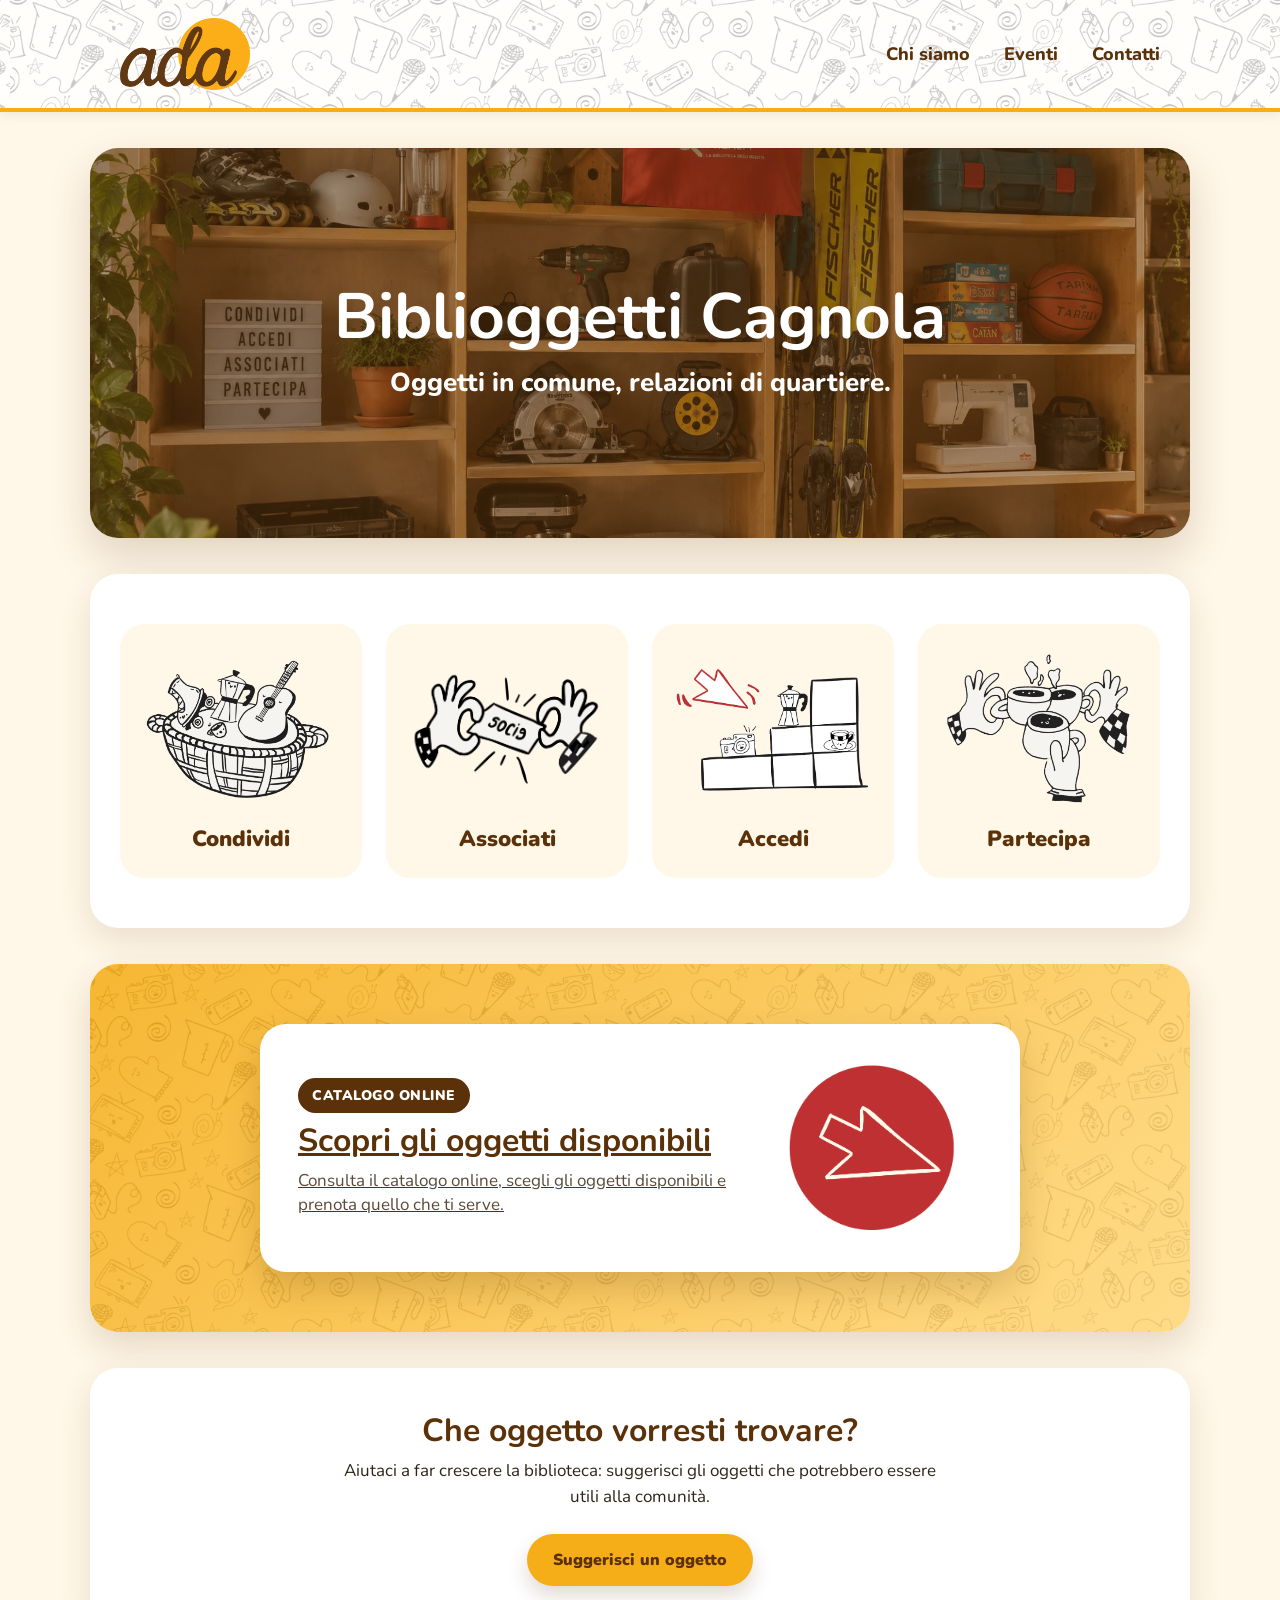
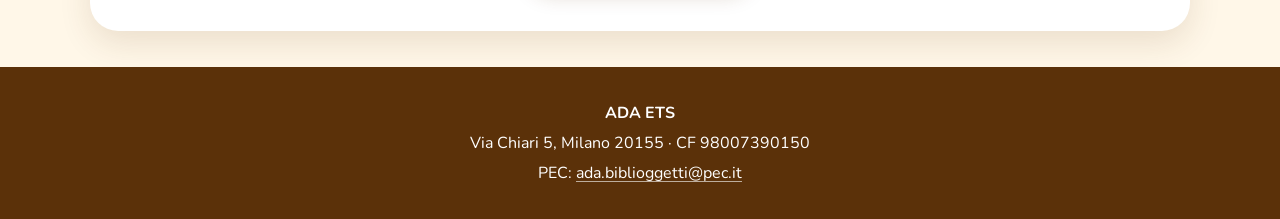
==== commit 2b866fe4: "maps e links" ====
--- a/index.html
+++ b/index.html
@@ -7,7 +7,7 @@
   <link rel="preconnect" href="https://fonts.googleapis.com">
   <link rel="preconnect" href="https://fonts.gstatic.com" crossorigin>
   <link href="https://fonts.googleapis.com/css2?family=Nunito:wght@600;700;800;900&display=swap" rel="stylesheet">
-  <link rel="stylesheet" href="style.css?v=20260812">
+  <link rel="stylesheet" href="style.css?v=20260829-link-map">
 </head>
 <body>
 <header>
@@ -39,6 +39,21 @@
           </ul>
         </li>
       </ul>
+    </nav>
+
+    <button class="mobile-menu-button" type="button" aria-label="Apri il menu" aria-expanded="false" aria-controls="mobile-menu">
+      <span aria-hidden="true"></span>
+      <span aria-hidden="true"></span>
+      <span aria-hidden="true"></span>
+    </button>
+
+    <nav class="mobile-menu-panel" id="mobile-menu" aria-label="Menu mobile">
+      <a aria-current="page" href="index.html">Home</a>
+      <a href="manifesto.html">Manifesto</a>
+      <a href="calendario.html">Calendario</a>
+      <a href="storia.html">Storia</a>
+      <a href="dove-ci-trovi.html">Dove ci trovi</a>
+      <a href="contatti.html">Contatti</a>
     </nav>
   </div>
 </header>
@@ -107,16 +122,16 @@
   </section>
 
   <section class="catalogo" aria-labelledby="catalogo-title">
-    <div class="catalog-card">
+    <a class="catalog-card" href="https://prealpi.leila.srl/" target="_blank" rel="noopener">
       <div class="catalog-text">
         <span>Catalogo online</span>
         <h2 id="catalogo-title">Scopri gli oggetti disponibili</h2>
-        <p>Il catalogo sarà il punto di accesso agli oggetti disponibili per il prestito.</p>
+        <p>Consulta il catalogo online, scegli gli oggetti disponibili e prenota quello che ti serve.</p>
       </div>
       <div class="catalog-illustration">
         <img src="catalogo-freccia.png" alt="">
       </div>
-    </div>
+    </a>
   </section>
 
   <section class="extra wishlist">
@@ -131,5 +146,39 @@
   <p>Via Chiari 5, Milano 20155 · CF 98007390150</p>
   <p>PEC: <a href="mailto:ada.biblioggetti@pec.it">ada.biblioggetti@pec.it</a></p>
 </footer>
+<script>
+(function () {
+  var button = document.querySelector('.mobile-menu-button');
+  var panel = document.querySelector('.mobile-menu-panel');
+
+  if (!button || !panel) {
+    return;
+  }
+
+  function closeMenu() {
+    document.body.classList.remove('menu-open');
+    button.setAttribute('aria-expanded', 'false');
+    button.setAttribute('aria-label', 'Apri il menu');
+  }
+
+  button.addEventListener('click', function () {
+    var isOpen = document.body.classList.toggle('menu-open');
+    button.setAttribute('aria-expanded', isOpen ? 'true' : 'false');
+    button.setAttribute('aria-label', isOpen ? 'Chiudi il menu' : 'Apri il menu');
+  });
+
+  panel.addEventListener('click', function (event) {
+    if (event.target.tagName === 'A') {
+      closeMenu();
+    }
+  });
+
+  document.addEventListener('keydown', function (event) {
+    if (event.key === 'Escape') {
+      closeMenu();
+    }
+  });
+}());
+</script>
 </body>
 </html>
--- a/style.css
+++ b/style.css
@@ -592,6 +592,20 @@
   border: 2px dashed rgba(91, 49, 9, 0.22);
 }
 
+.where-map-card {
+  padding: 0;
+  overflow: hidden;
+  border: 0;
+}
+
+.where-map {
+  width: 100%;
+  min-height: 360px;
+  height: 100%;
+  display: block;
+  border: 0;
+}
+
 .where-info-card,
 .contact-card {
   padding: 36px 34px;
@@ -1351,3 +1365,737 @@
     display: none;
   }
 }
+
+
+.mobile-menu-button,
+.mobile-menu-panel,
+.mobile-page-title {
+  display: none;
+}
+
+@media (max-width: 820px) {
+  body.menu-open {
+    overflow: hidden;
+  }
+
+  body.menu-open::before {
+    content: "";
+    position: fixed;
+    inset: 0;
+    z-index: 80;
+    background: rgba(47, 36, 24, 0.32);
+    backdrop-filter: blur(2px);
+  }
+
+  header {
+    position: sticky;
+    top: 0;
+    z-index: 100;
+    border-bottom-width: 3px;
+  }
+
+  .header-container {
+    min-height: 76px;
+    padding: 10px 14px;
+    flex-direction: row;
+    align-items: center;
+    justify-content: space-between;
+    gap: 12px;
+  }
+
+  .logo {
+    justify-content: flex-start;
+  }
+
+  .logo img {
+    height: 54px;
+  }
+
+  .header-container > nav:not(.mobile-menu-panel) {
+    display: none;
+  }
+
+  .mobile-menu-button {
+    position: relative;
+    z-index: 102;
+    display: inline-flex;
+    width: 50px;
+    height: 50px;
+    flex: 0 0 auto;
+    flex-direction: column;
+    align-items: center;
+    justify-content: center;
+    gap: 5px;
+    border: 2px solid rgba(91, 49, 9, 0.18);
+    border-radius: 17px;
+    background: linear-gradient(135deg, var(--giallo-ada), var(--giallo-chiaro));
+    box-shadow: 0 10px 22px rgba(91, 49, 9, 0.20);
+    cursor: pointer;
+  }
+
+  .mobile-menu-button span {
+    width: 21px;
+    height: 3px;
+    border-radius: 999px;
+    background-color: var(--marrone-ada);
+    transition: transform 0.22s ease, opacity 0.22s ease;
+  }
+
+  body.menu-open .mobile-menu-button span:nth-child(1) {
+    transform: translateY(8px) rotate(45deg);
+  }
+
+  body.menu-open .mobile-menu-button span:nth-child(2) {
+    opacity: 0;
+  }
+
+  body.menu-open .mobile-menu-button span:nth-child(3) {
+    transform: translateY(-8px) rotate(-45deg);
+  }
+
+  .mobile-menu-panel {
+    position: fixed;
+    top: 86px;
+    left: 14px;
+    right: 14px;
+    z-index: 101;
+    display: grid;
+    max-height: calc(100dvh - 104px);
+    padding: 16px;
+    gap: 10px;
+    overflow: auto;
+    border: 2px solid rgba(91, 49, 9, 0.18);
+    border-radius: 26px;
+    background-image: linear-gradient(rgba(255, 247, 232, 0.96), rgba(255, 247, 232, 0.98)), url("pattern-sfondo.png");
+    background-size: auto, 360px auto;
+    background-position: center;
+    box-shadow: 0 26px 58px rgba(47, 36, 24, 0.30);
+    opacity: 0;
+    visibility: hidden;
+    transform: translateY(-10px) scale(0.98);
+    pointer-events: none;
+    transition: opacity 0.20s ease, visibility 0.20s ease, transform 0.20s ease;
+  }
+
+  body.menu-open .mobile-menu-panel {
+    opacity: 1;
+    visibility: visible;
+    transform: none;
+    pointer-events: auto;
+  }
+
+  .mobile-menu-panel a {
+    display: flex;
+    min-height: 54px;
+    align-items: center;
+    justify-content: space-between;
+    padding: 14px 16px;
+    color: var(--marrone-ada);
+    background-color: rgba(255, 255, 255, 0.82);
+    border: 1px solid rgba(91, 49, 9, 0.10);
+    border-radius: 18px;
+    text-decoration: none;
+    font-size: 17px;
+    font-weight: 900;
+    box-shadow: 0 6px 16px rgba(91, 49, 9, 0.08);
+  }
+
+  .mobile-menu-panel a::after {
+    content: "→";
+    color: var(--giallo-ada);
+    font-size: 20px;
+    line-height: 1;
+  }
+
+  .mobile-menu-panel a[aria-current="page"] {
+    background: linear-gradient(135deg, var(--giallo-ada), var(--giallo-chiaro));
+  }
+
+  main {
+    overflow: hidden;
+  }
+
+  .hero,
+  .features,
+  .catalogo,
+  .extra {
+    margin-right: 14px;
+    margin-left: 14px;
+  }
+
+  .hero {
+    min-height: auto;
+    margin-top: 18px;
+    margin-bottom: 24px;
+    padding: 78px 18px;
+    border-radius: 26px;
+    background-position: 52% center;
+  }
+
+  .hero-text {
+    max-width: 520px;
+    padding: 22px 18px;
+    border-radius: 22px;
+    background: rgba(91, 49, 9, 0.25);
+    backdrop-filter: blur(1.5px);
+  }
+
+  .hero h1 {
+    font-size: clamp(38px, 12vw, 54px);
+  }
+
+  .hero p {
+    font-size: 18px;
+    line-height: 1.35;
+  }
+
+  .features {
+    display: grid;
+    grid-template-columns: 1fr;
+    gap: 14px;
+    padding: 0;
+    background: transparent;
+    border-radius: 0;
+    box-shadow: none;
+  }
+
+  .feature,
+  .feature:hover,
+  .feature:focus,
+  .feature:focus-within {
+    width: 100%;
+    max-width: none;
+    margin: 0;
+    aspect-ratio: auto;
+    transform: none;
+    cursor: default;
+  }
+
+  .feature-inner,
+  .feature:hover .feature-inner,
+  .feature:focus .feature-inner,
+  .feature:focus-within .feature-inner,
+  .feature:active .feature-inner {
+    height: auto;
+    display: grid;
+    transform: none;
+    transition: none;
+    transform-style: flat;
+  }
+
+  .feature-face {
+    position: relative;
+    inset: auto;
+    min-height: 0;
+    border-radius: 0;
+    overflow: visible;
+    backface-visibility: visible;
+    -webkit-backface-visibility: visible;
+    box-shadow: none;
+  }
+
+  .feature-front {
+    min-height: 150px;
+    padding: 18px;
+    display: grid;
+    grid-template-columns: 118px minmax(0, 1fr);
+    gap: 18px;
+    align-items: center;
+    justify-content: start;
+    background-color: var(--bianco);
+    border-radius: 26px 26px 0 0;
+  }
+
+  .feature-front img {
+    width: 118px;
+    height: 118px;
+    object-fit: contain;
+  }
+
+  .feature-front p {
+    margin: 0;
+    color: var(--marrone-ada);
+    font-size: 25px;
+    line-height: 1.05;
+    text-align: left;
+  }
+
+  .feature-back {
+    display: block;
+    padding: 0 18px 18px;
+    text-align: left;
+    background-color: var(--bianco);
+    border-radius: 0 0 26px 26px;
+    transform: none;
+    box-shadow: 0 12px 28px rgba(91, 49, 9, 0.12);
+  }
+
+  .feature-back h2 {
+    display: none;
+  }
+
+  .feature-back p {
+    margin: 0;
+    padding: 14px 16px;
+    color: var(--testo);
+    background: linear-gradient(135deg, rgba(245, 173, 24, 0.20), rgba(255, 215, 122, 0.42));
+    border-radius: 18px;
+    font-size: 16px;
+    line-height: 1.45;
+    font-weight: 800;
+  }
+
+  .catalogo {
+    padding: 22px;
+    border-radius: 26px;
+  }
+
+  .catalog-card {
+    padding: 26px 20px;
+    border-radius: 24px;
+  }
+
+  .catalog-text span {
+    font-size: 12px;
+  }
+
+  .catalog-text h2,
+  .wishlist h2 {
+    font-size: 27px;
+    line-height: 1.16;
+  }
+
+  .catalog-text p,
+  .wishlist p {
+    font-size: 16px;
+  }
+
+  .catalog-illustration {
+    max-width: 160px;
+  }
+
+  .extra {
+    padding: 30px 22px;
+    border-radius: 26px;
+  }
+
+  .wishlist-button,
+  .contact-secondary-link {
+    width: 100%;
+    max-width: 320px;
+    text-align: center;
+  }
+
+  .mobile-page-title {
+    display: block;
+    margin: 0 0 18px;
+    color: var(--marrone-ada);
+    font-size: 42px;
+    line-height: 1;
+    text-align: center;
+  }
+
+  .manifesto-wall {
+    margin: 28px auto 54px;
+    padding: 0 14px;
+  }
+
+  .manifesto-composition {
+    gap: 18px;
+  }
+
+  .manifesto-title {
+    display: none;
+  }
+
+  .manifesto-sheet {
+    padding: 34px 24px 28px;
+    border-radius: 22px;
+    box-shadow: 0 12px 28px rgba(91, 49, 9, 0.13);
+  }
+
+  .manifesto-sheet h1 {
+    font-size: 25px;
+    line-height: 1.15;
+  }
+
+  .manifesto-sheet p,
+  .sheet-left p {
+    font-size: 16px;
+    line-height: 1.58;
+  }
+
+  .where-page,
+  .contact-page,
+  .history-page {
+    margin: 22px 14px 52px;
+    padding: 0;
+  }
+
+  .where-intro,
+  .contact-intro,
+  .history-intro {
+    padding: 34px 24px;
+    border-radius: 26px;
+  }
+
+  .where-intro h1,
+  .contact-intro h1,
+  .history-intro h1 {
+    font-size: 40px;
+    line-height: 1.04;
+  }
+
+  .where-intro p,
+  .contact-intro p,
+  .history-intro p {
+    font-size: 17px;
+    line-height: 1.52;
+  }
+
+  .where-content,
+  .contact-content {
+    gap: 16px;
+  }
+
+  .where-map-placeholder,
+  .where-info-card,
+  .contact-card,
+  .contact-message,
+  .history-note,
+  .history-event {
+    border-radius: 24px;
+  }
+
+  .where-map-placeholder,
+  .where-info-card,
+  .contact-card,
+  .contact-message,
+  .history-event {
+    padding: 26px 22px;
+  }
+
+  .where-map-placeholder {
+    min-height: 220px;
+  }
+
+  .where-map-card {
+    padding: 0;
+  }
+
+  .where-map {
+    min-height: 260px;
+  }
+
+  .where-map-placeholder h2,
+  .where-info-card h2,
+  .contact-card h2,
+  .contact-message h2 {
+    font-size: 27px;
+  }
+
+  .where-info-row,
+  .contact-row {
+    padding: 15px 0;
+  }
+
+  .history-note {
+    margin-bottom: 18px;
+    padding: 20px;
+  }
+
+  .history-note-marker {
+    width: 36px;
+    height: 36px;
+    font-size: 18px;
+  }
+
+  .history-timeline {
+    gap: 18px;
+  }
+
+  .history-event {
+    gap: 18px;
+  }
+
+  .history-event-photos {
+    gap: 10px;
+  }
+
+  .history-photo.is-main {
+    min-height: 240px;
+  }
+
+  .history-photo {
+    min-height: 135px;
+    border-radius: 18px;
+  }
+
+  .history-event-text h2 {
+    font-size: 27px;
+  }
+
+  .history-event-text p {
+    font-size: 16px;
+    line-height: 1.58;
+  }
+
+  .calendar-board-page {
+    margin: 22px auto 54px;
+    padding: 0 14px;
+  }
+
+  .object-noticeboard {
+    padding: 20px 12px 24px;
+    border-width: 8px;
+    border-radius: 24px;
+  }
+
+  .object-noticeboard::before,
+  .object-noticeboard::after {
+    display: none;
+  }
+
+  .noticeboard-heading {
+    min-height: 0;
+    margin-bottom: 16px;
+    padding: 4px 0 2px;
+  }
+
+  .noticeboard-heading-small {
+    font-size: 13px;
+    line-height: 1.25;
+  }
+
+  .noticeboard-heading h1 {
+    font-size: clamp(30px, 8vw, 40px);
+    line-height: 1.05;
+  }
+
+  .calendar-paper-board {
+    padding: 10px;
+    border-radius: 18px;
+  }
+
+  .calendar-paper-board::before,
+  .calendar-paper-board::after {
+    display: none;
+  }
+
+  .calendar-desktop {
+    display: none;
+  }
+
+  .calendar-mobile {
+    display: block;
+    height: 560px;
+  }
+
+  .noticeboard-caption {
+    margin-top: 16px;
+    gap: 8px;
+  }
+
+  .noticeboard-caption p {
+    font-size: 14px;
+    line-height: 1.35;
+  }
+
+  footer {
+    margin-top: 34px;
+    padding: 24px 18px;
+    font-size: 14px;
+  }
+}
+
+@media (max-width: 430px) {
+  .hero {
+    padding: 62px 16px;
+  }
+
+  .hero h1 {
+    font-size: 38px;
+  }
+
+  .feature-front {
+    min-height: 132px;
+    grid-template-columns: 92px minmax(0, 1fr);
+    gap: 14px;
+    padding: 16px;
+  }
+
+  .feature-front img {
+    width: 92px;
+    height: 92px;
+  }
+
+  .feature-front p {
+    font-size: 23px;
+  }
+
+  .feature-back {
+    padding: 0 16px 16px;
+  }
+
+  .manifesto-sheet {
+    padding: 32px 20px 26px;
+  }
+
+  .history-photo,
+  .history-photo.is-main {
+    min-height: 220px;
+  }
+
+  .calendar-mobile {
+    height: 520px;
+  }
+}
+
+@media (max-width: 820px) {
+  .features {
+    gap: 12px;
+  }
+
+  .feature,
+  .feature:hover,
+  .feature:focus,
+  .feature:focus-within {
+    border-radius: 22px;
+    transform: none;
+  }
+
+  .feature-inner,
+  .feature:hover .feature-inner,
+  .feature:focus .feature-inner,
+  .feature:focus-within .feature-inner,
+  .feature:active .feature-inner {
+    position: relative;
+    display: grid;
+    grid-template-columns: 92px minmax(0, 1fr) 24px;
+    grid-template-rows: auto auto;
+    column-gap: 16px;
+    row-gap: 4px;
+    align-items: center;
+    height: auto;
+    min-height: 124px;
+    padding: 14px 14px 14px 16px;
+    background-color: rgba(255, 255, 255, 0.96);
+    border: 1px solid rgba(91, 49, 9, 0.08);
+    border-radius: 22px;
+    box-shadow: 0 10px 24px rgba(91, 49, 9, 0.10);
+    transform: none;
+    transition: box-shadow 0.2s ease, border-color 0.2s ease;
+    transform-style: flat;
+  }
+
+  .feature-inner::after {
+    content: "";
+    grid-column: 3;
+    grid-row: 2;
+    justify-self: end;
+    align-self: center;
+    width: 24px;
+    height: 5px;
+    background-color: var(--giallo-ada);
+    border-radius: 999px;
+  }
+
+  .feature:focus .feature-inner,
+  .feature:focus-within .feature-inner {
+    border-color: rgba(245, 173, 24, 0.42);
+    box-shadow: 0 12px 28px rgba(91, 49, 9, 0.14);
+  }
+
+  .feature-face,
+  .feature-front,
+  .feature-back {
+    display: contents;
+    position: static;
+    min-height: 0;
+    padding: 0;
+    overflow: visible;
+    background: transparent;
+    border-radius: 0;
+    box-shadow: none;
+    backface-visibility: visible;
+    -webkit-backface-visibility: visible;
+    transform: none;
+  }
+
+  .feature-front img {
+    grid-column: 1;
+    grid-row: 1 / span 2;
+    align-self: center;
+    width: 92px;
+    height: 92px;
+    padding: 8px;
+    object-fit: contain;
+    background-color: rgba(255, 247, 232, 0.84);
+    border-radius: 16px;
+  }
+
+  .feature-front p {
+    grid-column: 2;
+    grid-row: 1;
+    align-self: end;
+    margin: 0;
+    color: var(--marrone-ada);
+    font-size: 22px;
+    line-height: 1.05;
+    font-weight: 900;
+    text-align: left;
+  }
+
+  .feature-back h2 {
+    display: none;
+  }
+
+  .feature-back p {
+    grid-column: 2;
+    grid-row: 2;
+    align-self: start;
+    margin: 3px 0 0;
+    padding: 0;
+    color: var(--testo);
+    background: transparent;
+    border-radius: 0;
+    font-size: 15.5px;
+    line-height: 1.34;
+    font-weight: 700;
+    text-align: left;
+  }
+}
+
+@media (max-width: 430px) {
+  .feature-inner,
+  .feature:hover .feature-inner,
+  .feature:focus .feature-inner,
+  .feature:focus-within .feature-inner,
+  .feature:active .feature-inner {
+    grid-template-columns: 82px minmax(0, 1fr) 20px;
+    column-gap: 13px;
+    min-height: 112px;
+    padding: 12px 12px 12px 14px;
+  }
+
+  .feature-inner::after {
+    width: 20px;
+    height: 4px;
+  }
+
+  .feature-front img {
+    width: 82px;
+    height: 82px;
+    padding: 7px;
+    border-radius: 14px;
+  }
+
+  .feature-front p {
+    font-size: 20px;
+  }
+
+  .feature-back p {
+    font-size: 14.5px;
+    line-height: 1.32;
+  }
+}
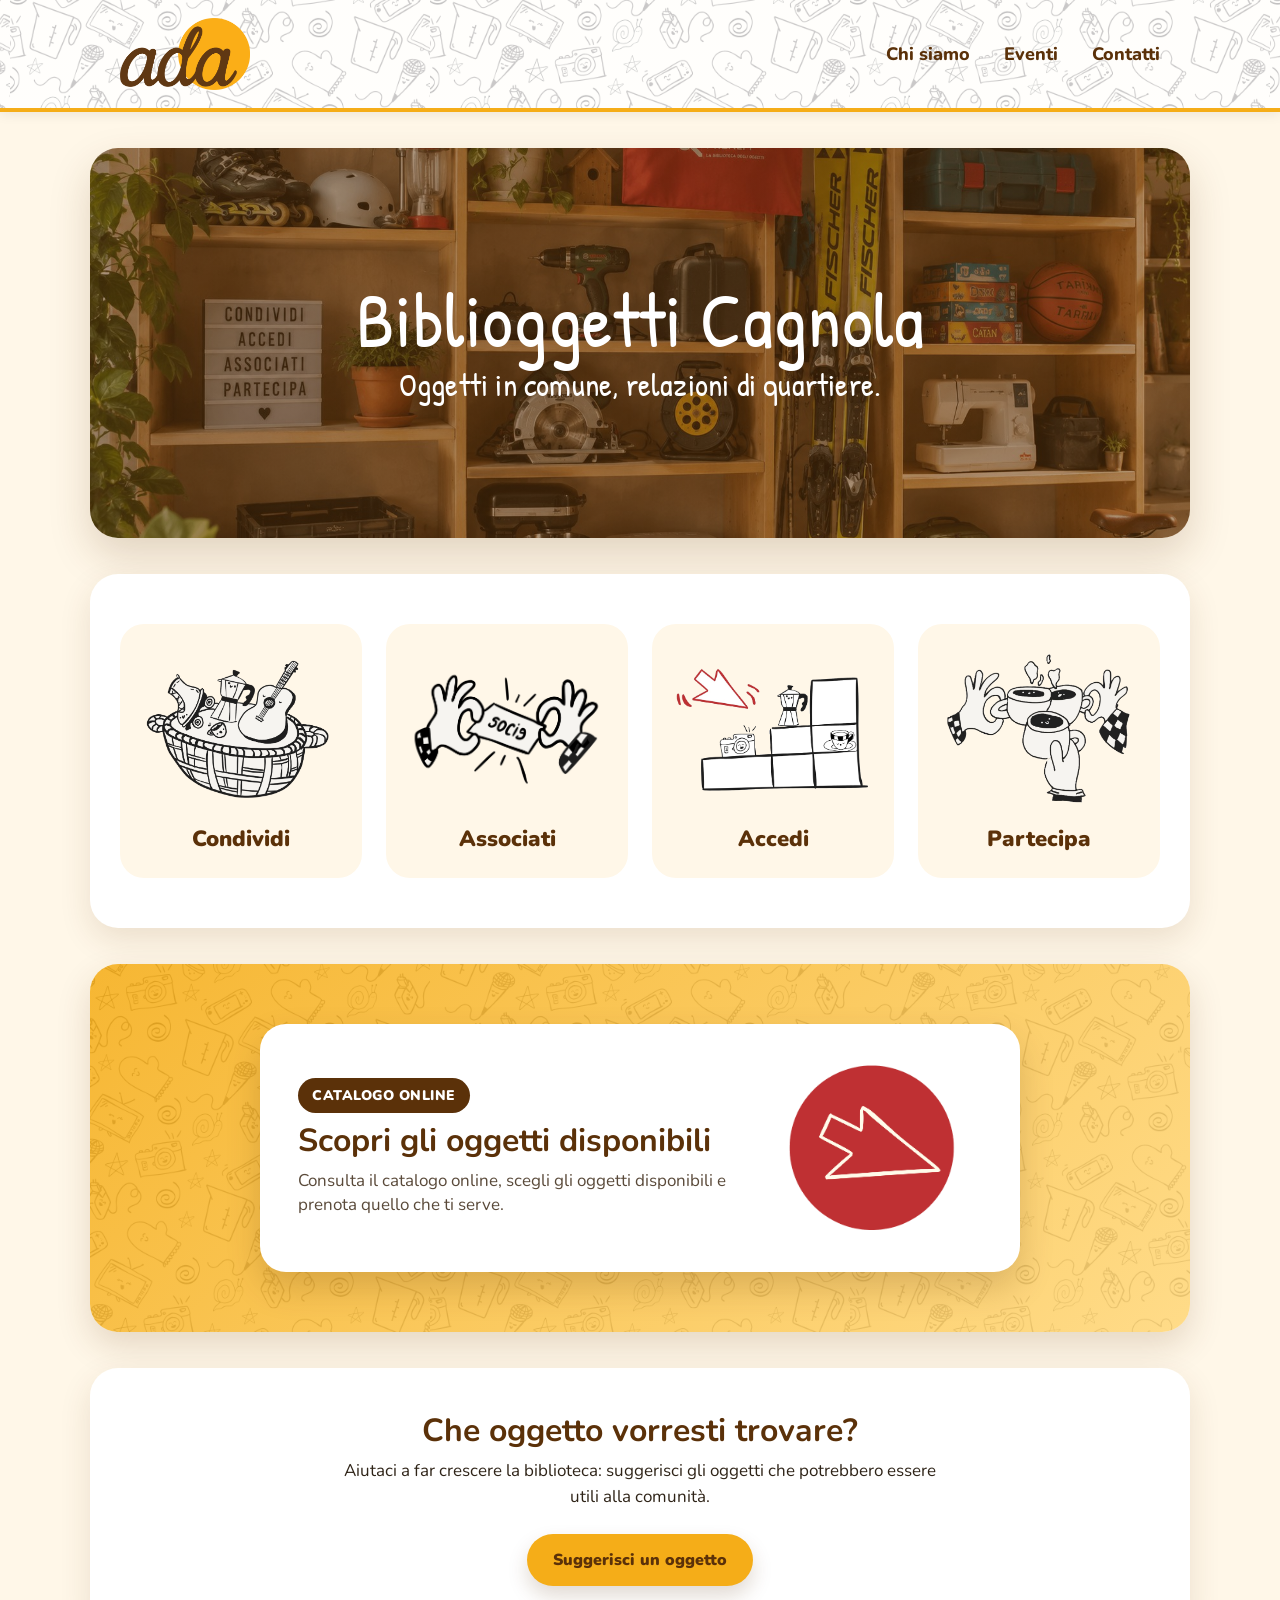
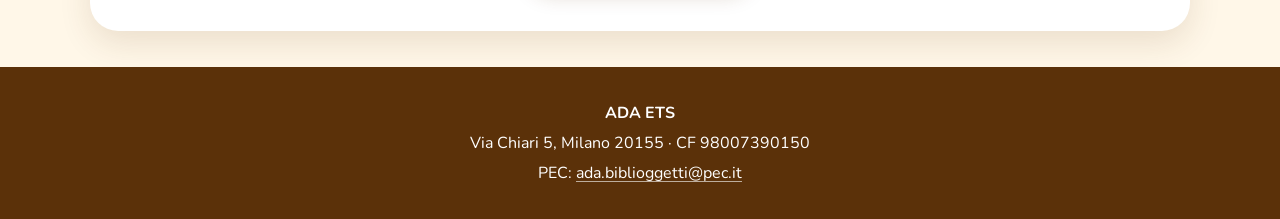
==== commit 09a41ae8: "css" ====
--- a/index.html
+++ b/index.html
@@ -7,7 +7,7 @@
   <link rel="preconnect" href="https://fonts.googleapis.com">
   <link rel="preconnect" href="https://fonts.gstatic.com" crossorigin>
   <link href="https://fonts.googleapis.com/css2?family=Nunito:wght@600;700;800;900&display=swap" rel="stylesheet">
-  <link rel="stylesheet" href="style.css?v=20260829-link-map">
+  <link rel="stylesheet" href="style.css?v=20260829-hero-catalog-menu-fix">
 </head>
 <body>
 <header>
@@ -122,16 +122,18 @@
   </section>
 
   <section class="catalogo" aria-labelledby="catalogo-title">
-    <a class="catalog-card" href="https://prealpi.leila.srl/" target="_blank" rel="noopener">
+    <div class="catalog-card">
       <div class="catalog-text">
         <span>Catalogo online</span>
-        <h2 id="catalogo-title">Scopri gli oggetti disponibili</h2>
+        <h2 id="catalogo-title">
+          <a class="catalog-title-link" href="https://prealpi.leila.srl/" target="_blank" rel="noopener">Scopri gli oggetti disponibili</a>
+        </h2>
         <p>Consulta il catalogo online, scegli gli oggetti disponibili e prenota quello che ti serve.</p>
       </div>
-      <div class="catalog-illustration">
+      <a class="catalog-illustration catalog-arrow-link" href="https://prealpi.leila.srl/" target="_blank" rel="noopener" aria-label="Apri il catalogo online">
         <img src="catalogo-freccia.png" alt="">
-      </div>
-    </a>
+      </a>
+    </div>
   </section>
 
   <section class="extra wishlist">
--- a/style.css
+++ b/style.css
@@ -1,3 +1,5 @@
+@import url("https://fonts.googleapis.com/css2?family=Patrick+Hand&display=swap");
+
 :root {
   --giallo-ada: #f5ad18;
   --giallo-chiaro: #ffd77a;
@@ -63,6 +65,13 @@
   display: block;
   height: 72px;
   width: auto;
+}
+
+
+.mobile-menu-button,
+.mobile-menu-panel,
+.mobile-page-title {
+  display: none !important;
 }
 
 nav ul {
@@ -169,15 +178,21 @@
 }
 
 .hero h1 {
-  margin: 0 0 14px;
-  font-size: clamp(42px, 6vw, 64px);
-  line-height: 1;
+  margin: 0 0 12px;
+  font-family: "Patrick Hand", "Nunito", Arial, Helvetica, sans-serif;
+  font-size: clamp(50px, 6.4vw, 76px);
+  font-weight: 400;
+  line-height: 0.95;
+  letter-spacing: 0.4px;
 }
 
 .hero p {
   margin: 0;
-  font-size: clamp(20px, 2.3vw, 26px);
-  font-weight: 800;
+  font-family: "Patrick Hand", "Nunito", Arial, Helvetica, sans-serif;
+  font-size: clamp(24px, 2.8vw, 32px);
+  font-weight: 400;
+  line-height: 1.08;
+  letter-spacing: 0.2px;
 }
 
 .features {
@@ -313,6 +328,27 @@
   box-shadow: 0 16px 34px rgba(91, 49, 9, 0.2);
 }
 
+.catalog-title-link,
+.catalog-arrow-link {
+  color: inherit;
+  text-decoration: none;
+}
+
+.catalog-title-link:hover,
+.catalog-title-link:focus-visible {
+  text-decoration: underline;
+  text-decoration-color: var(--giallo-ada);
+  text-decoration-thickness: 3px;
+  text-underline-offset: 5px;
+}
+
+.catalog-title-link:focus-visible,
+.catalog-arrow-link:focus-visible {
+  outline: 4px solid rgba(245, 173, 24, 0.55);
+  outline-offset: 6px;
+  border-radius: 12px;
+}
+
 .catalog-text span {
   display: inline-block;
   margin-bottom: 10px;
@@ -1418,7 +1454,7 @@
   .mobile-menu-button {
     position: relative;
     z-index: 102;
-    display: inline-flex;
+    display: inline-flex !important;
     width: 50px;
     height: 50px;
     flex: 0 0 auto;
@@ -1459,7 +1495,7 @@
     left: 14px;
     right: 14px;
     z-index: 101;
-    display: grid;
+    display: grid !important;
     max-height: calc(100dvh - 104px);
     padding: 16px;
     gap: 10px;
@@ -1687,7 +1723,7 @@
   }
 
   .mobile-page-title {
-    display: block;
+    display: block !important;
     margin: 0 0 18px;
     color: var(--marrone-ada);
     font-size: 42px;
